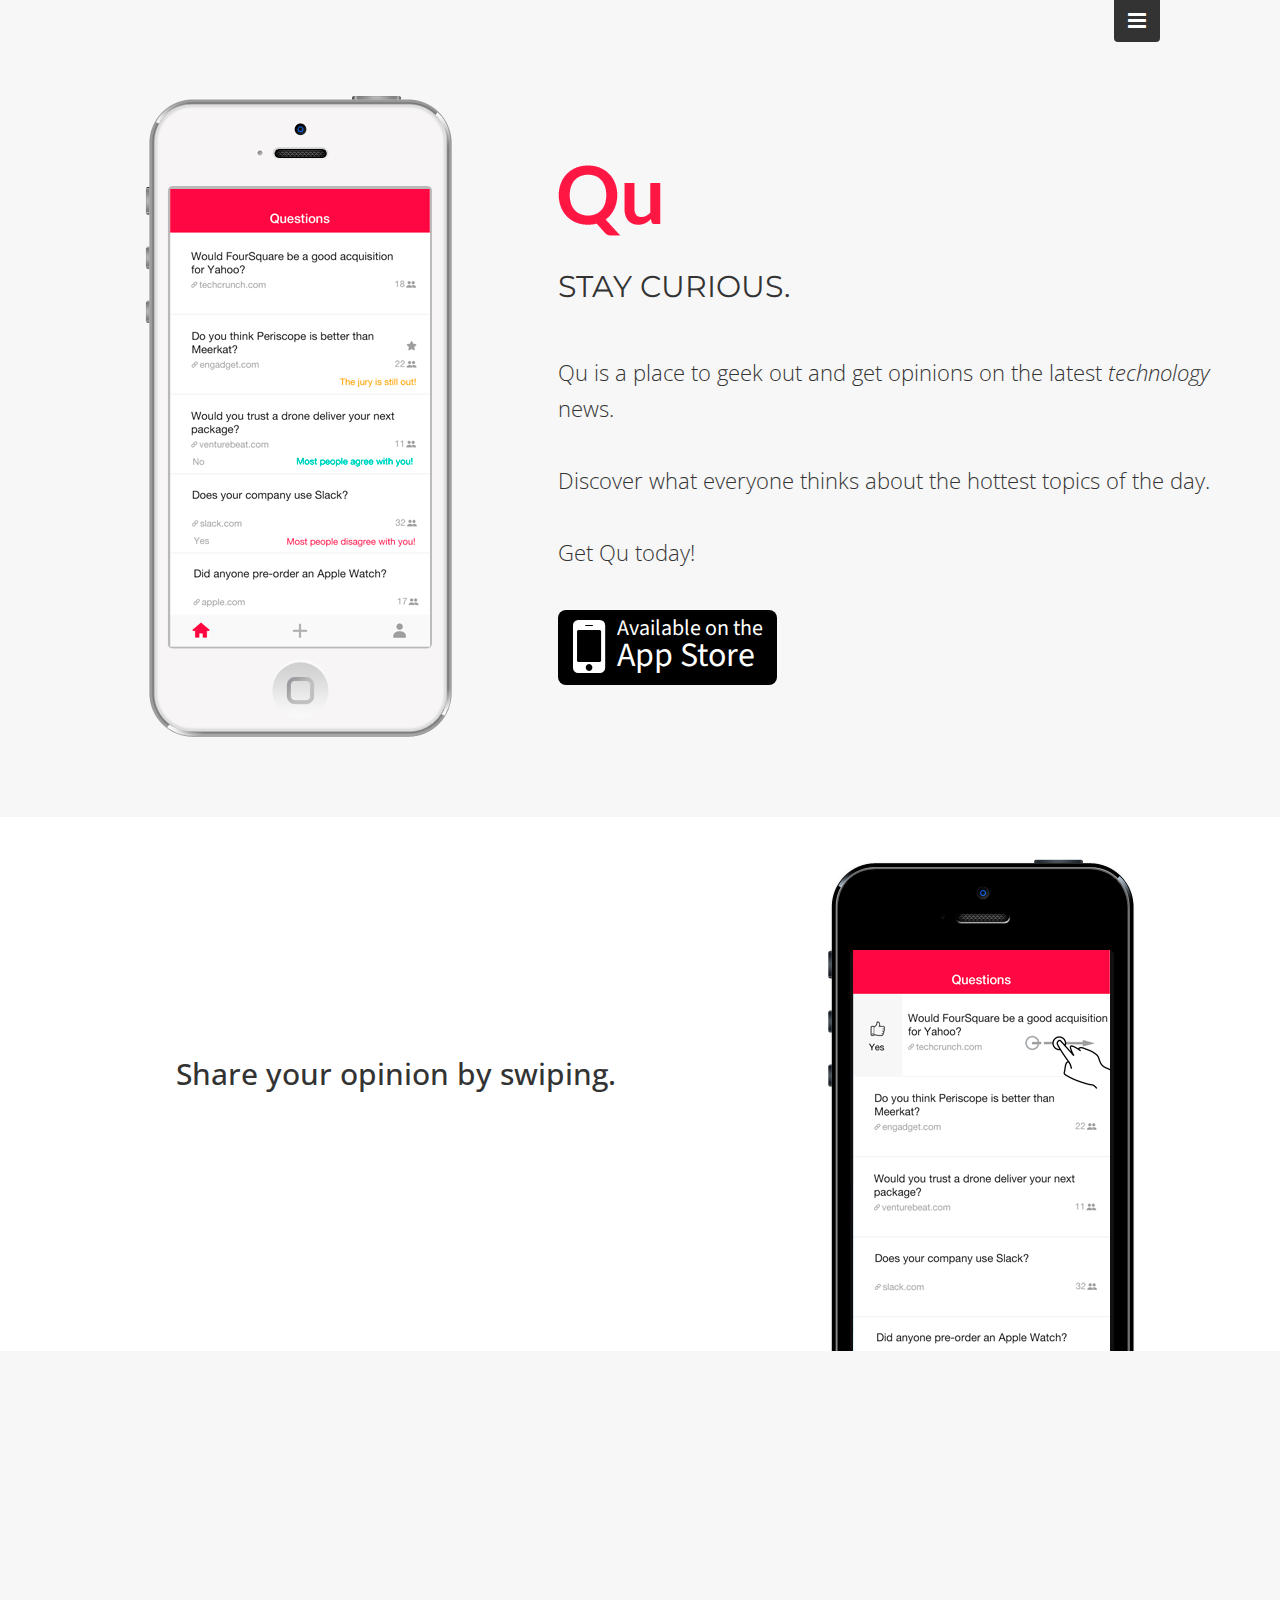
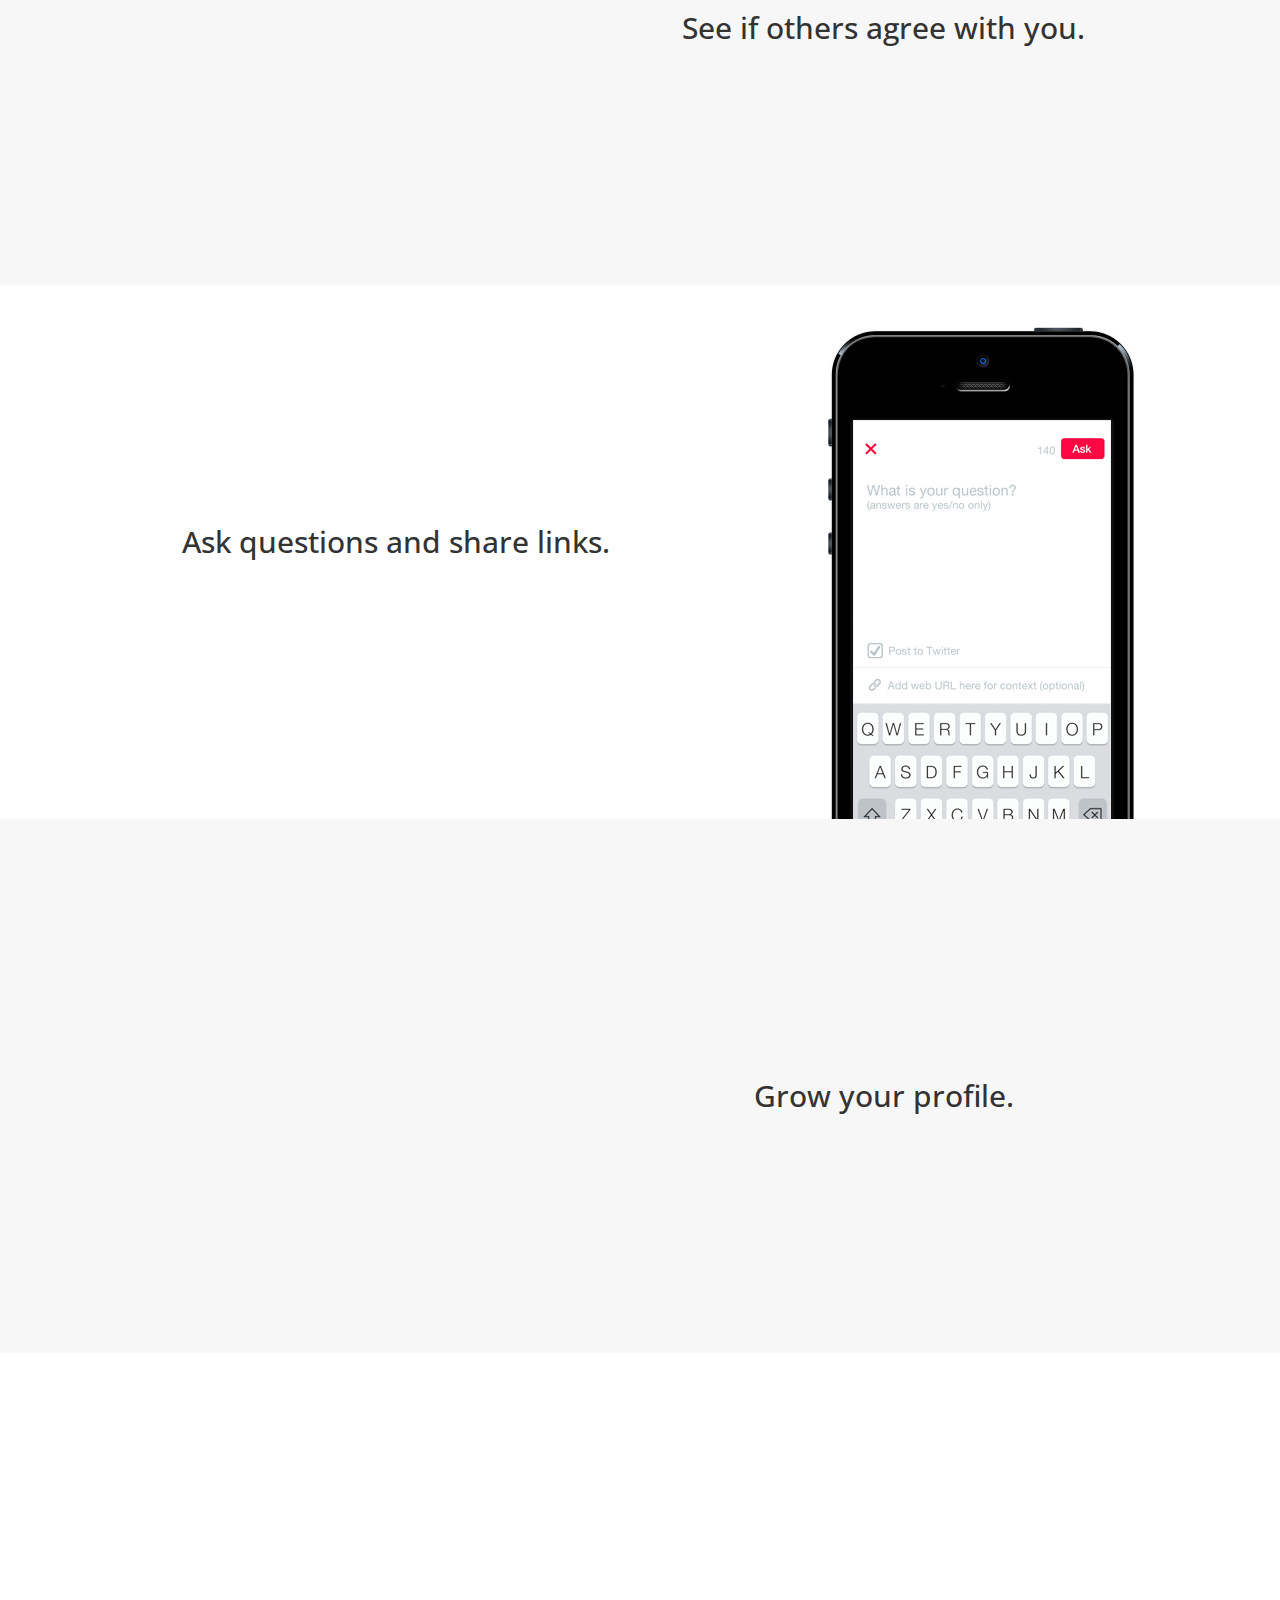
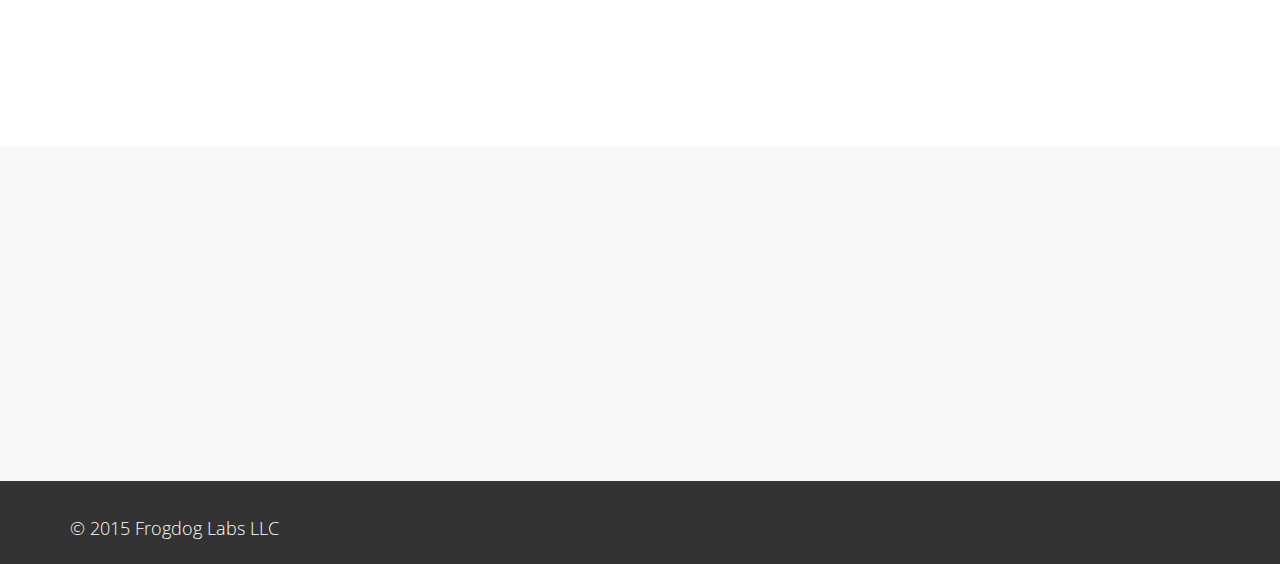
==== index.html @ 074b9ad7 "text change" ====
<!DOCTYPE html>
<html lang="en">

    <head>

        <meta charset="utf-8">
        <meta http-equiv="X-UA-Compatible" content="IE=edge">
        <meta name="viewport" content="width=device-width, initial-scale=1">
        <title>Stay Curious</title>

        <!-- CSS -->
        <link rel="stylesheet" href="http://fonts.googleapis.com/css?family=Source+Sans+Pro:300,400,700,300italic,400italic,700italic">
        <link rel="stylesheet" href="http://fonts.googleapis.com/css?family=Open+Sans:400,300,600">
        <link rel="stylesheet" href="http://fonts.googleapis.com/css?family=Montserrat:400,700">
        
        <link rel="stylesheet" href="assets/bootstrap/css/bootstrap.min.css">
        <link rel="stylesheet" href="assets/font-awesome/css/font-awesome.min.css">
        <link rel="stylesheet" href="assets/css/animate.css">
        <link rel="stylesheet" href="assets/ultimate-flat-social-icons/ultm-css/ultm.css">
		<link rel="stylesheet" href="assets/css/form-elements.css">
        <link rel="stylesheet" href="assets/css/buttons.css">
        <link rel="stylesheet" href="assets/css/style.css">
        <link rel="stylesheet" href="assets/css/media-queries.css">

        <!-- HTML5 Shim and Respond.js IE8 support of HTML5 elements and media queries -->
        <!-- WARNING: Respond.js doesn't work if you view the page via file:// -->
        <!--[if lt IE 9]>
            <script src="https://oss.maxcdn.com/libs/html5shiv/3.7.0/html5shiv.js"></script>
            <script src="https://oss.maxcdn.com/libs/respond.js/1.4.2/respond.min.js"></script>
        <![endif]-->

        <!-- Favicon and touch icons -->
        <link rel="shortcut icon" href="assets/ico/favicon.png">
        <link rel="apple-touch-icon-precomposed" sizes="144x144" href="assets/ico/apple-touch-icon-144-precomposed.png">
        <link rel="apple-touch-icon-precomposed" sizes="114x114" href="assets/ico/apple-touch-icon-114-precomposed.png">
        <link rel="apple-touch-icon-precomposed" sizes="72x72" href="assets/ico/apple-touch-icon-72-precomposed.png">
        <link rel="apple-touch-icon-precomposed" href="assets/ico/apple-touch-icon-57-precomposed.png">


    <!-- start Indicative -->

<script type="text/javascript">
        (function(apiKey) {
                var ind = document.createElement('script');
                ind.src = '//cdn.indicative.com/js/Indicative.min.js';
                ind.type = 'text/javascript';
                ind.async = 'true';
                var ind_init = false;
                ind.onload = ind.onreadystatechange = function() {
                    var rs = this.readyState;
                    if (ind_init || (rs && rs != 'complete' && rs != 'loaded')) return;
 
                    ind_init = true;
                    Indicative.initialize(apiKey);
                    Indicative.buildEvent("opensite");
                };
 
                var s = document.getElementsByTagName('script')[0];
                s.parentNode.insertBefore(ind, s);
        })("16d95733-e2d0-406c-8c50-2425a057ee23");
</script>

    <!-- end Indicative-->


    </head>

    <body>
		
		<!-- Top menu -->
		<nav>
			<a class="scroll-link" href="#top-content" onclick="Indicative.buildEvent('Top');">Top</a>
            <a class="scroll-link" href="#faq" onclick="Indicative.buildEvent('FAQs');">FAQs</a>
			<a href="press.html" target="_blank" onclick="Indicative.buildEvent('Presskit');">PressKit</a>
			<a href="terms.html" target="_blank" onclick="Indicative.buildEvent('Terms & Privacy');">Terms & Privacy</a>
			<a href="mailto:support@askqu.co" onclick="Indicative.buildEvent('Contact');">Contact</a>
			<div class="hide-menu">
                <a href=""><i class="fa fa-bars"></i></a>
            </div>
        </nav>
        <div class="show-menu">
            <a href=""><i class="fa fa-bars"></i></a>
        </div>
		
        <!-- Top content -->
        <div class="top-content">
            <div class="inner-bg">
                <div class="container">
                    <div class="row">
                    	<div class="col-sm-5 phone wow fadeInLeft">
                        	<img src="assets/img/iphone-1.png" alt="">
                        </div>
                        <div class="col-sm-7 text wow fadeInUp">
                        	<div class="logo">
                        		<a href="">Qu landing page</a>
                        	</div>
                            <h1>stay curious.</h1>
                            <div class="description">
                            	Qu is a place to geek out and get opinions on the latest <i>technology</i> news.<br><br>Discover what everyone thinks about the hottest topics of the day.
                                <br><br>
                                Get Qu today!
                            </div>
                            <div class="top-button">
                            	<a class="button-1" href="https://itunes.apple.com/app/id982801612" onclick="Indicative.buildEvent('Download');">
                            		<span class="button-1-left"><i class="fa fa-mobile"></i></span>
                            		<span class="button-1-right">
                            			<span class="button-1-right-top">Available on the</span>
                            			<span class="button-1-right-bottom">App Store</span>
                            		</span>
                            	</a>
                            </div>
                        </div>
                    </div>
                </div>
            </div>
        </div>
        
<!-- Single feature -->
        <div class="single-feature-container single-feature-no-bg">
	        <div class="container">
	            <div class="row">
	                <div class="col-sm-7 single-feature-img-description">
	                    <p>
	                    	<br><br><br><br><br><br><br><br><br><br><br>
	                    	<h3>Share your opinion by swiping.</h3>
	                    </p>
	                </div>
	                <div class="col-sm-5 single-feature-img">
	                    <br><br>
                        <img src="assets/img/iphone-2.png" alt="">
	                </div>
	            </div>
	        </div>
        </div>

<!-- Single feature -->
        <div class="single-feature-container section-container section-container-full-bg">
	        <div class="container">
	            <div class="row">
                    <div class="col-sm-5 phone wow">
                        <br><br>
                        <img src="assets/img/iphone-3.png" alt="">
                    </div>
                    <div class="col-sm-7 single-feature-img">
                        <p>    
                            <br><br><br><br><br><br><br><br><br><br><br><br>
                            <h3>See if others agree with you.</h3> 
                            <br><br>
                        </p>
	                </div>
	            </div>
	        </div>
        </div>

<!-- Single feature -->
        <div class="single-feature-container single-feature-no-bg">
	        <div class="container">
	            <div class="row">	               
	                <div class="col-sm-7 single-feature-img-description">
	                    <p>
						<br><br><br><br><br><br><br><br><br><br><br>
	                    	<h3>Ask questions and share links.</h3>
	                    </p>
	                </div>
	                <div class="col-sm-5 single-feature-img">
	                    <br><br>
                        <img src="assets/img/iphone-4.png" alt="">
	                </div>
	            </div>
	        </div>
        </div>
    
 <!-- Single feature -->
        <div class="single-feature-container section-container section-container-full-bg">
	        <div class="container">
	            <div class="row">
                    <div class="col-sm-5 phone wow">
                        <br><br>
                        <img src="assets/img/iphone-5.png" alt="">
                    </div>
                    <div class="col-sm-7 single-feature-img">
                        <p>
                        <br><br><br><br><br><br><br><br><br><br><br><br>
                            <h3>Grow your profile.</h3> 
                        <br><br>
                        </p>
	                </div>
	            </div>
	        </div>
        </div>    
       
<!-- FAQ -->
        <div class="faq-container section-container">
            <div class="container">
                <div class="row">
                    <div class="col-sm-12 faq section-description wow fadeIn">
                        <h2>Frequent questions</h2>
                    </div>
                </div>
                <div class="row">
                    <div class="col-sm-6 faq-box wow fadeInLeft">
                        <div class="single-faq">
                            <h3>How do I vote on questions?</h3>
                            <span onclick="Indicative.buildEvent('FAQs', {'Question':'PeekPicks'});"><i class="fa fa-plus"></i></span>
                            <div class="single-faq-text">
                                <p>
                                    To vote 'yes', swipe the question to the right.<br> To vote 'no', swipe the question to the left. 
                                </p>
                            </div>
                        </div>
                        <div class="single-faq">
                            <h3>I have a suggestion for Qu!</h3>
                            <span onclick="Indicative.buildEvent('FAQs', {'Question':'SharePeeks'});"><i class="fa fa-plus"></i></span>
                            <div class="single-faq-text">
                                <p>
                                    Great! We're building this app for you, so feel free to let us know how we can make it better <a href="mailto:feedback@askqu.co">feedback@askqu.co</a>
                                </p>
                            </div>
                        </div>
                    </div>
                    <div class="col-sm-6 faq-box wow fadeInUp">
                        <div class="single-faq">
                            <h3>When is Qu coming to Android?</h3>
                            <span onclick="Indicative.buildEvent('FAQs', {'Question':'DeleteAccount'});"><i class="fa fa-plus"></i></span>
                            <div class="single-faq-text">
                                <p>
                                    We don't have a specific release date for Android yet, but will let you know as soon as we do. Follow <a href="https://twitter.com/justaskqu" target="_blank" >@justaskqu</a> for updates.
                                </p>
                            </div>
                        </div>
                    </div>
                </div>
            </div>
        </div>

       <!-- Call to action -->
        <div class="call-to-action-container section-container section-container-full-bg">
            <div class="container">
                <div class="row">
                    <div class="col-sm-12 call-to-action section-description wow fadeIn">
                        <h2> Stay curious.</h2>
                    </div>
                </div>
                <div class="row">
                    <div class="col-sm-12 call-to-action-button wow fadeInUp">
                        <a class="button-1" href="https://itunes.apple.com/app/id982801612" onclick="Indicative.buildEvent('Download');">
                            <span class="button-1-left"><i class="fa fa-mobile"></i></span>
                            <span class="button-1-right">
                                <span class="button-1-right-top">Available on the</span>
                                <span class="button-1-right-bottom">App Store</span>
                            </span>
                        </a>
                    </div>
                </div>
            </div>
        </div>

        <!-- Footer -->
        <footer>
	        <div class="container">
	            <div class="row">
                    <div class="col-sm-7 footer-copyright">
                    	&copy; 2015 Frogdog Labs LLC
                    </div>
	            </div>
	        </div>
        </footer>
        

        <!-- Javascript -->
        <script src="assets/js/jquery-1.10.2.min.js"></script>
        <script src="assets/js/jquery.backstretch.min.js"></script>
        <script src="assets/js/wow.min.js"></script>
        <script src="assets/js/retina-1.1.0.min.js"></script>
        <script src="assets/js/scripts.js"></script>
        
        <!--[if lt IE 10]>
            <script src="assets/js/placeholder.js"></script>
        <![endif]-->

    </body>

</html>
---- assets/ultimate-flat-social-icons/ultm-css/ultm.css ----
.ultm {
	display: inline-block;
	margin: 5px;
	background-repeat: no-repeat;
	background-position: center center;
}

.ultm-32 {
	width: 32px;
	height: 32px;
}

/* Square */
.ultm-32.ultm-square {
	-moz-border-radius: 4px;
	-webkit-border-radius: 4px;
	border-radius: 4px;
}

/* Circle */
.ultm-32.ultm-circle {
	-moz-border-radius: 26px;
	-webkit-border-radius: 26px;
	border-radius: 26px;
}


/* Gray to colored on hover */
.ultm-gray-to-color {
	background-color: #888;
	-o-transition: all .2s;
	-moz-transition: all .2s;
	-webkit-transition: all .2s;
	-ms-transition: all .2s;
	transition: all .2s;
}

/* Colored to gray on hover */
.ultm-color-to-gray {
	-o-transition: all .2s;
	-moz-transition: all .2s;
	-webkit-transition: all .2s;
	-ms-transition: all .2s;
	transition: all .2s;
}

.ultm-color-to-gray:hover {
	background-color: #888;
}


.ultm-twitter, 
.ultm-twitter.ultm-gray-to-color:hover { background-color: #54c1de; }

.ultm-rss, 
.ultm-rss.ultm-gray-to-color:hover { background-color: #fcba55; }

.ultm-facebook, 
.ultm-facebook.ultm-gray-to-color:hover { background-color: #6686b7; }

.ultm-dribbble, 
.ultm-dribbble.ultm-gray-to-color:hover { background-color: #f5a1bb; }

.ultm-vimeo, 
.ultm-vimeo.ultm-gray-to-color:hover { background-color: #4bbae0; }

.ultm-pinterest, 
.ultm-pinterest.ultm-gray-to-color:hover { background-color: #ff5e63; }

.ultm-instagram-1, 
.ultm-instagram-1.ultm-gray-to-color:hover { background-color: #527fa4; }

.ultm-linkedin, 
.ultm-linkedin.ultm-gray-to-color:hover { background-color: #50a6c1; }

.ultm-youtube-1, 
.ultm-youtube-1.ultm-gray-to-color:hover { background-color: #ee4442; }

.ultm-skype, 
.ultm-skype.ultm-gray-to-color:hover { background-color: #3cb0ee; }

.ultm-flickr-2, 
.ultm-flickr-2.ultm-gray-to-color:hover { background-color: #4c98ff; }

.ultm-myspace-2, 
.ultm-myspace-2.ultm-gray-to-color:hover { background-color: #30a8ed; }

.ultm-google-plus-1, 
.ultm-google-plus-1.ultm-gray-to-color:hover { background-color: #e55e4c; }

.ultm-digg-1, 
.ultm-digg-1.ultm-gray-to-color:hover { background-color: #16acdb; }

.ultm-deviantart, 
.ultm-deviantart.ultm-gray-to-color:hover { background-color: #6caf7e; }

.ultm-wordpress, 
.ultm-wordpress.ultm-gray-to-color:hover { background-color: #47a5cf; }

.ultm-github-1, 
.ultm-github-1.ultm-gray-to-color:hover { background-color: #b3b3b3; }

.ultm-stumbleupon, 
.ultm-stumbleupon.ultm-gray-to-color:hover { background-color: #ff7144; }

.ultm-behance, 
.ultm-behance.ultm-gray-to-color:hover { background-color: #2faee1; }

.ultm-tumblr, 
.ultm-tumblr.ultm-gray-to-color:hover { background-color: #476b89; }

.ultm-feedburner-1, 
.ultm-feedburner-1.ultm-gray-to-color:hover { background-color: #f5535a; }

.ultm-android, 
.ultm-android.ultm-gray-to-color:hover { background-color: #a3ca30; }

.ultm-apple, 
.ultm-apple.ultm-gray-to-color:hover { background-color: #b3b3b3; }

.ultm-email-1, 
.ultm-email-1.ultm-gray-to-color:hover { background-color: #35c7ed; }

.ultm-blogger, 
.ultm-blogger.ultm-gray-to-color:hover { background-color: #f39d38; }


/* Devices with normal screens */
.ultm-32.ultm-twitter { background-image: url(../ultm-bg-images/20x20/twitter.png); }
.ultm-32.ultm-rss { background-image: url(../ultm-bg-images/20x20/rss.png); }
.ultm-32.ultm-facebook { background-image: url(../ultm-bg-images/20x20/facebook.png); }
.ultm-32.ultm-dribbble { background-image: url(../ultm-bg-images/20x20/dribbble.png); }
.ultm-32.ultm-vimeo { background-image: url(../ultm-bg-images/20x20/vimeo.png); }
.ultm-32.ultm-pinterest { background-image: url(../ultm-bg-images/20x20/pinterest.png); }
.ultm-32.ultm-instagram-1 { background-image: url(../ultm-bg-images/20x20/instagram-1.png); }
.ultm-32.ultm-linkedin { background-image: url(../ultm-bg-images/20x20/linkedin.png); }
.ultm-32.ultm-youtube-1 { background-image: url(../ultm-bg-images/20x20/youtube-1.png); }
.ultm-32.ultm-skype { background-image: url(../ultm-bg-images/20x20/skype.png); }
.ultm-32.ultm-flickr-2 { background-image: url(../ultm-bg-images/20x20/flickr-2.png); }
.ultm-32.ultm-myspace-2 { background-image: url(../ultm-bg-images/20x20/myspace-2.png); }
.ultm-32.ultm-google-plus-1 { background-image: url(../ultm-bg-images/20x20/google-plus-1.png); }
.ultm-32.ultm-digg-1 { background-image: url(../ultm-bg-images/20x20/digg-1.png); }
.ultm-32.ultm-deviantart { background-image: url(../ultm-bg-images/20x20/deviantart.png); }
.ultm-32.ultm-wordpress { background-image: url(../ultm-bg-images/20x20/wordpress.png); }
.ultm-32.ultm-github-1 { background-image: url(../ultm-bg-images/20x20/github-1.png); }
.ultm-32.ultm-stumbleupon { background-image: url(../ultm-bg-images/20x20/stumbleupon.png); }
.ultm-32.ultm-behance { background-image: url(../ultm-bg-images/20x20/behance.png); }
.ultm-32.ultm-tumblr { background-image: url(../ultm-bg-images/20x20/tumblr.png); }
.ultm-32.ultm-feedburner-1 { background-image: url(../ultm-bg-images/20x20/feedburner-1.png); }
.ultm-32.ultm-android { background-image: url(../ultm-bg-images/20x20/android.png); }
.ultm-32.ultm-apple { background-image: url(../ultm-bg-images/20x20/apple.png); }
.ultm-32.ultm-email-1 { background-image: url(../ultm-bg-images/20x20/email-1.png); }
.ultm-32.ultm-blogger { background-image: url(../ultm-bg-images/20x20/blogger.png); }


/* Devices with high-resolution screens */
@media only screen and (-webkit-min-device-pixel-ratio: 1.5),
only screen and (-moz-min-device-pixel-ratio: 1.5),
only screen and (-o-min-device-pixel-ratio: 3/2),
only screen and (min-device-pixel-ratio: 1.5) {

	.ultm-32 { background-size: 20px 20px; }
	
	.ultm-32.ultm-twitter { background-image: url(../ultm-bg-images/40x40/twitter.png); }
	.ultm-32.ultm-rss { background-image: url(../ultm-bg-images/40x40/rss.png); }
	.ultm-32.ultm-facebook { background-image: url(../ultm-bg-images/40x40/facebook.png); }
	.ultm-32.ultm-dribbble { background-image: url(../ultm-bg-images/40x40/dribbble.png); }
	.ultm-32.ultm-vimeo { background-image: url(../ultm-bg-images/40x40/vimeo.png); }
	.ultm-32.ultm-pinterest { background-image: url(../ultm-bg-images/40x40/pinterest.png); }
	.ultm-32.ultm-instagram-1 { background-image: url(../ultm-bg-images/40x40/instagram-1.png); }
	.ultm-32.ultm-linkedin { background-image: url(../ultm-bg-images/40x40/linkedin.png); }
	.ultm-32.ultm-youtube-1 { background-image: url(../ultm-bg-images/40x40/youtube-1.png); }
	.ultm-32.ultm-skype { background-image: url(../ultm-bg-images/40x40/skype.png); }
	.ultm-32.ultm-flickr-2 { background-image: url(../ultm-bg-images/40x40/flickr-2.png); }
	.ultm-32.ultm-myspace-2 { background-image: url(../ultm-bg-images/40x40/myspace-2.png); }
	.ultm-32.ultm-google-plus-1 { background-image: url(../ultm-bg-images/40x40/google-plus-1.png); }
	.ultm-32.ultm-digg-1 { background-image: url(../ultm-bg-images/40x40/digg-1.png); }
	.ultm-32.ultm-deviantart { background-image: url(../ultm-bg-images/40x40/deviantart.png); }
	.ultm-32.ultm-wordpress { background-image: url(../ultm-bg-images/40x40/wordpress.png); }
	.ultm-32.ultm-github-1 { background-image: url(../ultm-bg-images/40x40/github-1.png); }
	.ultm-32.ultm-stumbleupon { background-image: url(../ultm-bg-images/40x40/stumbleupon.png); }
	.ultm-32.ultm-behance { background-image: url(../ultm-bg-images/40x40/behance.png); }
	.ultm-32.ultm-tumblr { background-image: url(../ultm-bg-images/40x40/tumblr.png); }
	.ultm-32.ultm-feedburner-1 { background-image: url(../ultm-bg-images/40x40/feedburner-1.png); }
	.ultm-32.ultm-android { background-image: url(../ultm-bg-images/40x40/android.png); }
	.ultm-32.ultm-apple { background-image: url(../ultm-bg-images/40x40/apple.png); }
	.ultm-32.ultm-email-1 { background-image: url(../ultm-bg-images/40x40/email-1.png); }
	.ultm-32.ultm-blogger { background-image: url(../ultm-bg-images/40x40/blogger.png); }
	
}
---- assets/css/form-elements.css ----
input[type="text"], 
textarea {
    margin: 0;
    padding: 0 10px;
    vertical-align: middle;
    background: #fff;
    border: 1px solid #eee;
    font-family: 'Open Sans', sans-serif;
    font-size: 22px;
    font-weight: 300;
    line-height: 50px;
    color: #888;
    -moz-border-radius: 6px;
    -webkit-border-radius: 6px;
    border-radius: 6px;
    -moz-box-shadow: none;
    -webkit-box-shadow: none;
    box-shadow: none;
    -o-transition: all .3s;
    -moz-transition: all .3s;
    -webkit-transition: all .3s;
    -ms-transition: all .3s;
    transition: all .3s;
}

input[type="text"]:focus, 
textarea:focus {
	outline: 0;
    border: 1px solid #42bfc2;
    -moz-box-shadow: none;
    -webkit-box-shadow: none;
    box-shadow: none;
}

.contact-form form input, 
.contact-form form textarea { border: 2px solid #fff; }

.contact-form form input:focus, 
.contact-form form textarea:focus { border: 2px solid #42bfc2; }

input[type="text"]:-moz-placeholder, textarea:-moz-placeholder { color: #888; }
input[type="text"]:-ms-input-placeholder, textarea:-ms-input-placeholder { color: #888; }
input[type="text"]::-webkit-input-placeholder, textarea::-webkit-input-placeholder { color: #888; }


.subscribe button, 
.contact-form button {
	height: 52px;
    margin: 0;
    padding: 0 20px;
    vertical-align: middle;
    background: #42bfc2;
    border: 0;
    font-family: 'Open Sans', sans-serif;
    font-size: 22px;
    font-weight: 300;
    line-height: 52px;
    color: #fff;
    -moz-border-radius: 6px;
    -webkit-border-radius: 6px;
    border-radius: 6px;
    text-shadow: none;
    -moz-box-shadow: none;
    -webkit-box-shadow: none;
    box-shadow: none;
    -o-transition: all .3s;
    -moz-transition: all .3s;
    -webkit-transition: all .3s;
    -ms-transition: all .3s;
    transition: all .3s;
}

.subscribe button:hover, 
.contact-form button:hover {
    background: #eee;
    color: #888;
    -o-transition: all .3s;
    -moz-transition: all .3s;
    -webkit-transition: all .3s;
    -ms-transition: all .3s;
    transition: all .3s;
}
.contact-form button:hover { background: #888; color: #fff; }

.subscribe button:active, 
.contact-form button:active {
	outline: 0;
    background: #eee;
    color: #888;
    -moz-box-shadow: none;
    -webkit-box-shadow: none;
    box-shadow: none;
}
.contact-form button:active { background: #888; color: #fff; }

.subscribe button:focus, 
.contact-form button:focus {
	outline: 0;
	background: #42bfc2;
	color: #fff;
}

.btn:focus, .btn:active:focus, .btn.active:focus {
	outline: 0;
	background: #42bfc2;
	color: #fff;
}
---- assets/css/buttons.css ----
.button-1 {
	display: inline-block;
	height: 75px;
	margin: 0;
    padding: 0 0 0 15px;
    background: #000;
    font-family: 'Source Sans Pro', sans-serif;
    font-size: 22px;
    line-height: 22px;
    color: #fff;
    text-align: left;
    -moz-border-radius: 8px;
    -webkit-border-radius: 8px;
    border-radius: 8px;
}

.button-1:hover {
	background: #000;
	opacity: 0.5;
	color: #fff;
}

.button-1 .button-1-left {
	float: left;
}

.button-1 .button-1-left i {
	font-size: 75px;
	vertical-align: middle;
}

.button-1 .button-1-right {
	float: left;
	width: 160px;
	margin: 7px 0 0 12px;
}

.button-1 .button-1-right .button-1-right-top, 
.button-1 .button-1-right .button-1-right-bottom {
	float: left;
	width: 100%;
	font-weight: 400;
}

.button-1 .button-1-right .button-1-right-bottom {
	font-size: 34px;
	line-height: 34px;
}


.button-2 {
	display: inline-block;
	height: 75px;
	margin: 0;
    padding: 0 0 0 13px;
    background: #fff;
    font-family: 'Source Sans Pro', sans-serif;
    font-size: 22px;
    line-height: 22px;
    color: #555;
    text-align: left;
    -moz-border-radius: 8px;
    -webkit-border-radius: 8px;
    border-radius: 8px;
}

.button-2:hover {
	background: #fff;
	opacity: 0.6;
	color: #555;
}

.button-2 .button-2-left {
	float: left;
}

.button-2 .button-2-left i {
	font-size: 61px;
	line-height: 71px;
	color: #a3ca33;
	vertical-align: middle;
}

.button-2 .button-2-right {
	float: left;
	width: 140px;
	margin: 7px 0 0 10px;
}

.button-2 .button-2-right .button-2-right-top, 
.button-2 .button-2-right .button-2-right-bottom {
	float: left;
	width: 100%;
	font-weight: 400;
}

.button-2 .button-2-right .button-2-right-bottom {
	font-size: 34px;
	line-height: 34px;
}
---- assets/css/style.css ----
body {
    background: #fff;
    font-family: 'Open Sans', sans-serif;
    font-weight: 300;
    text-align: center;
}

strong { font-weight: 700; }

a, a:hover, a:focus {
	color: #FF1744;
	text-decoration: none;
    -o-transition: all .3s;
    -moz-transition: all .3s;
    -webkit-transition: all .3s;
    -ms-transition: all .3s;
    transition: all .3s;
}

h1, h2 {
	margin-top: 10px;
	font-family: 'Montserrat', sans-serif;
	font-size: 30px;
    font-weight: 400;
    line-height: 54px;
    text-transform: uppercase;
}

img { max-width: 100%; }

::-moz-selection { background: #FF1744; color: #fff; text-shadow: none; }
::selection { background: #FF1744; color: #fff; text-shadow: none; }


/***** General style, all sections *****/

.section-container {
    margin: 0 auto;
    padding-bottom: 60px;
    background: #ffffff;
    color: #333;
}

.section-container-full-bg {
	color: #333;
}

.section-description {
	margin-top: 60px;
    padding-bottom: 10px;
}

.section-description h2 {
	color: #333;
}
.section-container-full-bg .section-description h2 { color: #333; }

.section-description p {
    margin-top: 30px;
	padding: 0 120px;
    font-size: 22px;
    line-height: 36px;
}

.divider-1 {
	height: 1px;
	background: #f8f8f8;
	font-family: Georgia, serif;
	font-size: 90px;
	color: #ddd;
	line-height: 1px;
}


/***** Top menu *****/

nav {
	display: none;
	position: fixed;
	top: 0;
	left: 0;
	width: 100%;
	z-index: 998;
	background: #333;
	font-size: 18px;
	color: #fff;
    line-height: 32px;
    text-align: center;
}

nav a {
	display: inline-block;
	margin: 0 15px;
	padding: 10px 0;
	color: #fff;
}
nav a:hover { color: #FF1744; }
nav a:focus { color: #FF1744; }

.show-menu, .hide-menu {
	position: absolute;
	top: -6px;
	right: 100px;
	padding: 0 20px;
	z-index: 999;
	text-align: center;
}
.hide-menu { top: -1px; }

.show-menu a, .hide-menu a {
	display: inline-block;
	width: 46px;
	height: 48px;
	padding-top: 11px;
	background: #333;
	font-size: 21px;
	color: #fff;
	-moz-border-radius: 4px;
	-webkit-border-radius: 4px;
	border-radius: 4px;
}
.show-menu a:hover, .hide-menu a:hover { color: #fff; }


/***** Top content *****/

.top-content {
    margin: 0 auto;
    text-align: left;
    color: #333;
}

.inner-bg {
    padding: 95px 0 80px 0;
}

.top-content .phone {
	text-align: center;
}

.top-content .text {
	padding-top: 60px;
}

.top-content .logo {
	padding-bottom: 5px;
}

.top-content .logo a {
	display: inline-block;
	width: 207px;
	height: 90px;
	margin: 0;
	padding: 0;
	background: url(../img/logo.png) left center no-repeat;
	text-indent: -9999px;
}

.top-content .description {
	margin: 40px 0 10px 0;
    font-size: 22px;
    line-height: 36px;
}

.top-content .top-button {
	margin-top: 40px;
}

.top-content .top-button .button-1 {
	margin-right: 20px;
}


/***** Features *****/

.features-box {
	margin-top: 30px;
}

.features-box h3 {
	padding: 10px 0;
	font-size: 30px;
    font-weight: 300;
    color: #333;
    line-height: 34px;
}

.features-box p {
	font-size: 18px;
    line-height: 32px;
}

.features-box .features-box-icon {
    width: 142px;
    height: 142px;
    margin: 0 auto;
    padding-top: 28px;
    background: #00BAB9;
    border: 1px solid #00BAB9;
    font-size: 56px;
    color: #fff;
    -moz-border-radius: 85px;
    -webkit-border-radius: 85px;
    border-radius: 85px;
    -o-transition: all .3s;
    -moz-transition: all .3s;
    -webkit-transition: all .3s;
    -ms-transition: all .3s;
    transition: all .3s;
}

.features-box .features-box-icon:hover { background: #fff; border: 1px solid #00BAB9; }
.features-box .features-box-icon:hover i { color: #00BAB9; }


/***** Single feature *****/

.single-feature-img-description {

}

.single-feature-container {
	padding-bottom: 0;
}

.single-feature-box {
	position: relative;
	margin-top: 30px;
	overflow: hidden;
}

.single-feature-box img { margin-bottom: -70px; }

.single-feature-box .video {
	position: absolute;
	top: 85px;
	left: 0;
	width: 100%;
	height: 469px;
	z-index: 997;
}

.single-feature-box .video iframe { width: 276px; height: 100%; }


/***** Faq *****/

.faq-box {
	padding-top: 30px;
	text-align: left;
}

.single-faq {
	position: relative;
	min-height: 60px;
	margin-bottom: 20px;
	padding: 15px 25px;
	background: #ffffff;
	border-left: 1px solid #FF1744;
	-moz-border-radius: 6px;
    -webkit-border-radius: 6px;
    border-radius: 6px;
}

.single-faq h3 {
	margin: 0;
	padding-right: 35px;
	font-size: 22px;
    font-weight: 300;
    line-height: 30px;
}

.single-faq span {
	position: absolute;
	top: 0;
	right: 0;
	width: 60px;
	height: 60px;
	padding: 23px;
	font-size: 14px;
	line-height: 14px;
	cursor: pointer;
	z-index: 100;
}
.single-faq span i { vertical-align: middle; }

.single-faq .single-faq-text {
	display: none;
	margin-top: 10px;
}

.single-faq p {
	font-size: 18px;
    line-height: 32px;
}
.single-faq p:last-child { margin: 0; }


/***** Call to action *****/

.call-to-action-button {
	padding-top: 30px;
	padding-bottom: 20px;
}

.call-to-action-button .button-1 {
	margin-right: 20px;
}


/***** Testimonials *****/

.testimonials p {
	padding: 0;
}

.testimonial-single {
	display: inline-block;
}

.testimonial-single p {
	display: none;
}

.testimonial-single-image {
	display: inline-block;
	width: 58px;
	margin: 0 5px 10px 5px;
}

.testimonial-single-image img {
	width: 100%;
	opacity: 0.5;
	cursor: pointer;
	-moz-border-radius: 6px;
    -webkit-border-radius: 6px;
    border-radius: 6px;
    -o-transition: all .3s;
    -moz-transition: all .3s;
    -webkit-transition: all .3s;
    -ms-transition: all .3s;
    transition: all .3s;
}

.testimonial-active {
	padding-bottom: 20px;
}

.testimonial-quote {
	font-family: Georgia, serif;
	font-size: 90px;
	line-height: 70px;
	color: #ddd;
}


/***** About us *****/

.about-us-box {
	padding-top: 30px;
	padding-bottom: 15px;
}

.about-us-box h3 {
	font-size: 30px;
    font-weight: 300;
    color: #333;
    line-height: 34px;
}

.about-us-box p {
	font-size: 18px;
    line-height: 32px;
}

.about-us-box .about-us-photo {
    width: 180px;
    height: 180px;
    margin: 0 auto;
}

.about-us-box .about-us-photo img {
	width: 100%;
	padding: 8px;
	border: 1px solid #eee;
	-moz-border-radius: 91px;
	-webkit-border-radius: 91px;
	border-radius: 91px;
}

.about-us-box .about-us-social {
    margin-top: 5px;
}


/***** Subscription form *****/

.subscribe form {
    margin-top: 40px;
    margin-bottom: 20px;
}

.subscribe form input {
    width: 362px;
    height: 52px;
}

.success-message, .error-message {
    font-size: 22px;
    line-height: 36px;
}

.success-message {
	margin: 20px 0 10px 0;
}

.error-message {
	margin: 10px 0;
	color: #42bfc2;
}


/***** Contact us *****/

.contact-form, 
.contact-address {
	padding-bottom: 20px;
	text-align: left;
}

.contact-form h3, 
.contact-address h3 {
	padding: 0 0 10px 0;
	font-size: 30px;
    font-weight: 300;
    line-height: 34px;
}

.contact-form p {
	margin: 15px 0 0 0;
	font-size: 18px;
	line-height: 32px;
}

.contact-form form {
	margin: 15px 0 0 0;
}

.contact-form form input, 
.contact-form form textarea {
    width: 95%;
    height: 52px;
    margin-bottom: 20px;
}

.contact-form form textarea {
	height: 162px;
}

.contact-form form .contact-error {
	border-color: #42bfc2;
}

.contact-address .map {
	height: 210px;
	margin: 15px 0 40px 0;
}

.contact-address p {
	margin-bottom: 5px;
	font-size: 18px;
    line-height: 32px;
}

.contact-address p i {
	width: 40px;
	font-size: 24px;
	vertical-align: middle;
}

.contact-address a, .contact-address a:focus { color: #fff; }
.contact-address a:hover { color: #fff; border-bottom: 1px dotted #fff; }


/***** Footer *****/

footer {
	padding: 25px 0 20px 0;
	background: #333;
	text-align: right;
}

.footer-copyright {
	margin: 6px 0 0 0;
	font-size: 18px;
    line-height: 32px;
    color: #fff;
    text-align: left;
}

.footer-copyright a, .footer-copyright a:focus { color: #fff; }
.footer-copyright a:hover { color: #fff; border-bottom: 1px dotted #fff; }
---- assets/css/media-queries.css ----
@media (min-width: 992px) and (max-width: 1199px) {
	
	.show-menu, .hide-menu { right: 30px; }

}

@media (min-width: 768px) and (max-width: 991px) {

	.section-description p { padding: 0; }
	
	.top-content .text { padding-top: 10px; }
	.top-content .text h1 br { display: none; }
	.top-content .logo { padding-bottom: 30px; }
	.top-content .description { margin-top: 30px; }
	.top-content .top-button .button-1 { margin-right: 10px; font-size: 18px; }
	.top-content .top-button .button-1 .button-1-right { width: 140px; margin-top: 9px; }
	.top-content .top-button .button-1 .button-1-right .button-1-right-bottom { font-size: 30px; line-height: 30px; }
	.top-content .top-button .button-2 { font-size: 18px; }
	.top-content .top-button .button-2 .button-2-right { width: 116px; margin-top: 10px; }
	.top-content .top-button .button-2 .button-2-right .button-2-right-bottom { font-size: 30px; line-height: 30px; }

}

@media (max-width: 991px) {

	.show-menu { right: 30px; }
	.hide-menu { position: static; top: auto; right: auto; z-index: auto; }
	.hide-menu a { height: 42px; padding-top: 0; }

}

@media (max-width: 767px) {
	
	.section-description p { padding: 0; }
    
    .top-content .text { text-align: center; }
    .top-content .text h1 br { display: none; }
    
    .faq-box:last-child { padding-top: 0; }
	
	.contact-form, .contact-address { text-align: center; }
	
	footer, .footer-copyright { text-align: center; }
	.footer-copyright { padding-bottom: 15px; }

}

@media (max-width: 550px) {

    .subscribe form input { width: 95%; }
    .subscribe form button { width: 95%; margin-top: 10px; }

}

@media (max-width: 499px) {
	
	.top-content .top-button .button-1, .call-to-action-button .button-1 { margin: 0 10px 10px 10px; }
	
}

@media (max-width: 400px) {
	
	h1, h2 { font-size: 32px; }

	.show-menu { right: 10px; }

}

@media (max-width: 375px) {
    
    .single-feature-box .video { display: none; }
	
}

@media (max-width: 290px) {
	
	.top-content .top-button .button-1, .call-to-action-button .button-1 { margin: 0 0 10px 0; }
	
}


/* Retina-ize images/icons */

@media only screen and (-webkit-min-device-pixel-ratio: 1.5), only screen and (min-resolution: 2dppx) {
	
	/* logo */
    .top-content .logo a {
    	background-image: url(../img/logo@2x.png) !important; background-repeat: no-repeat !important; background-size: 207px 90px !important;
    }
	
}
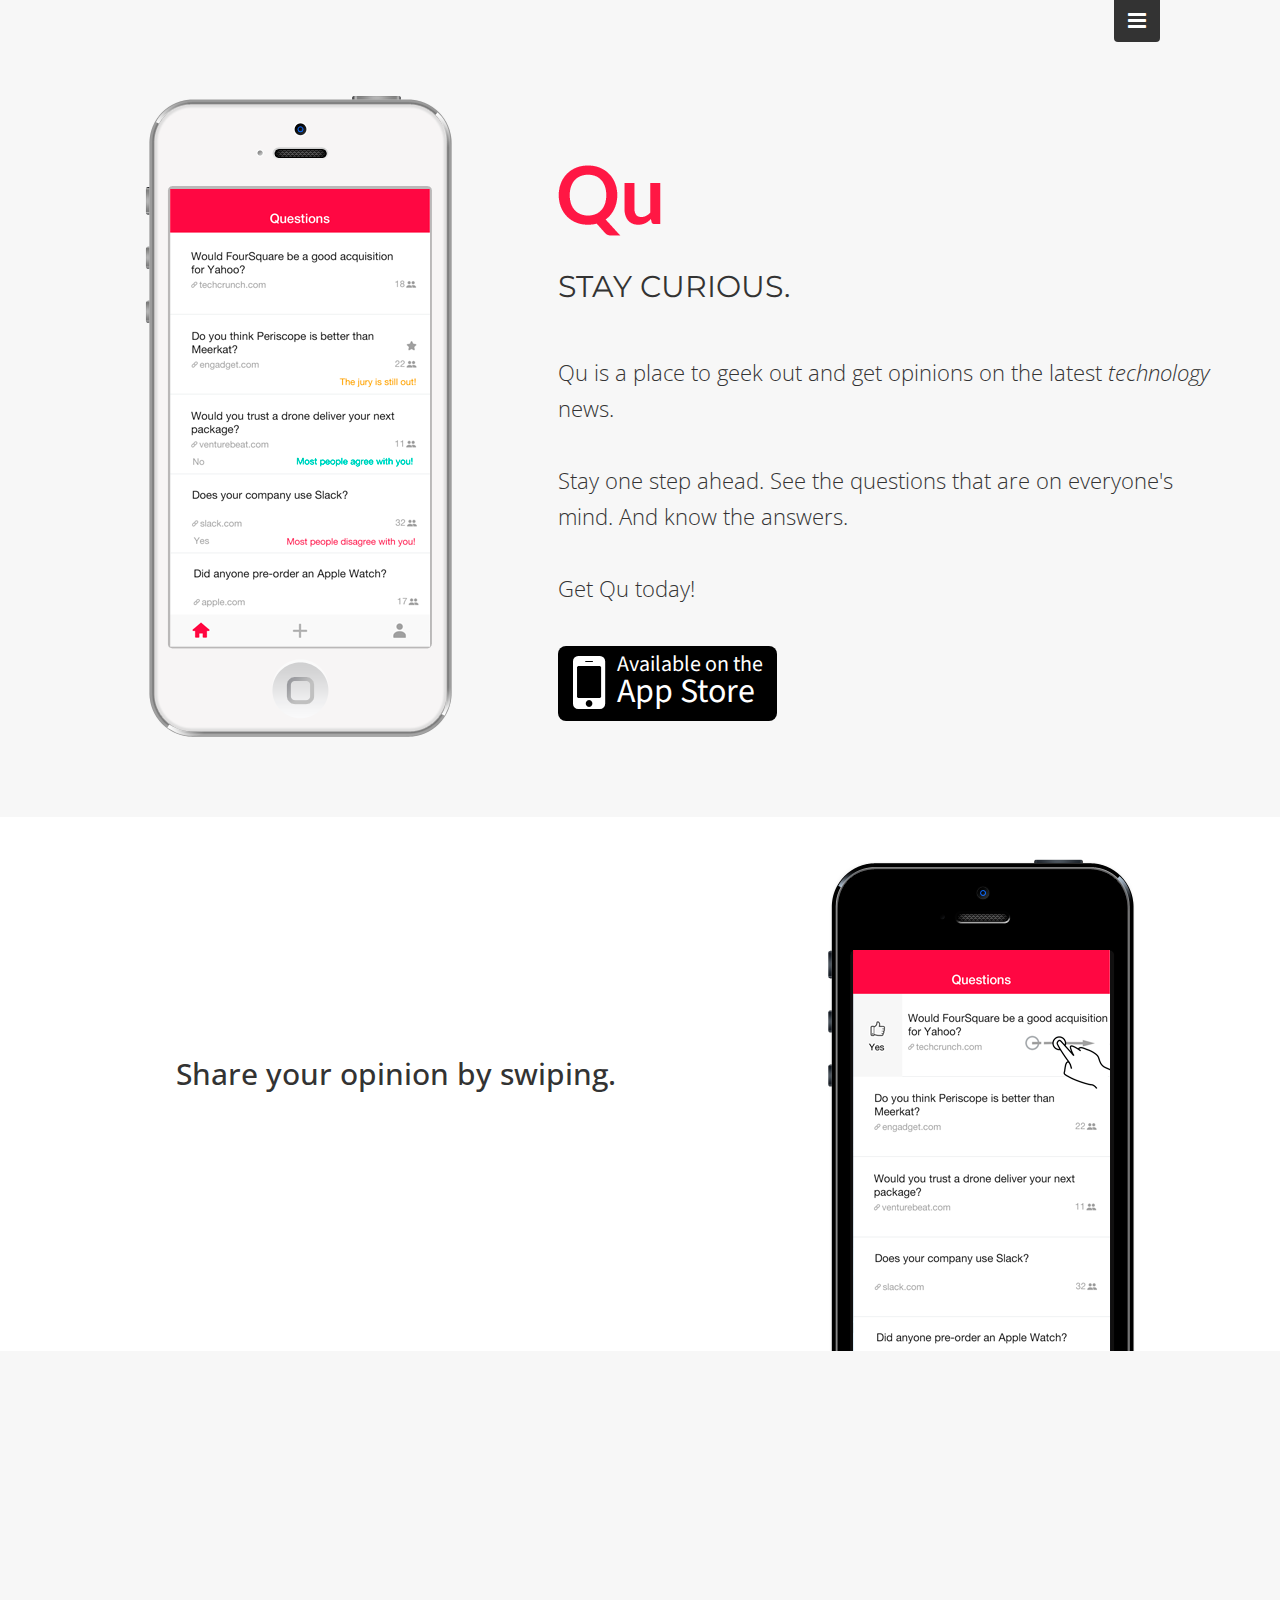
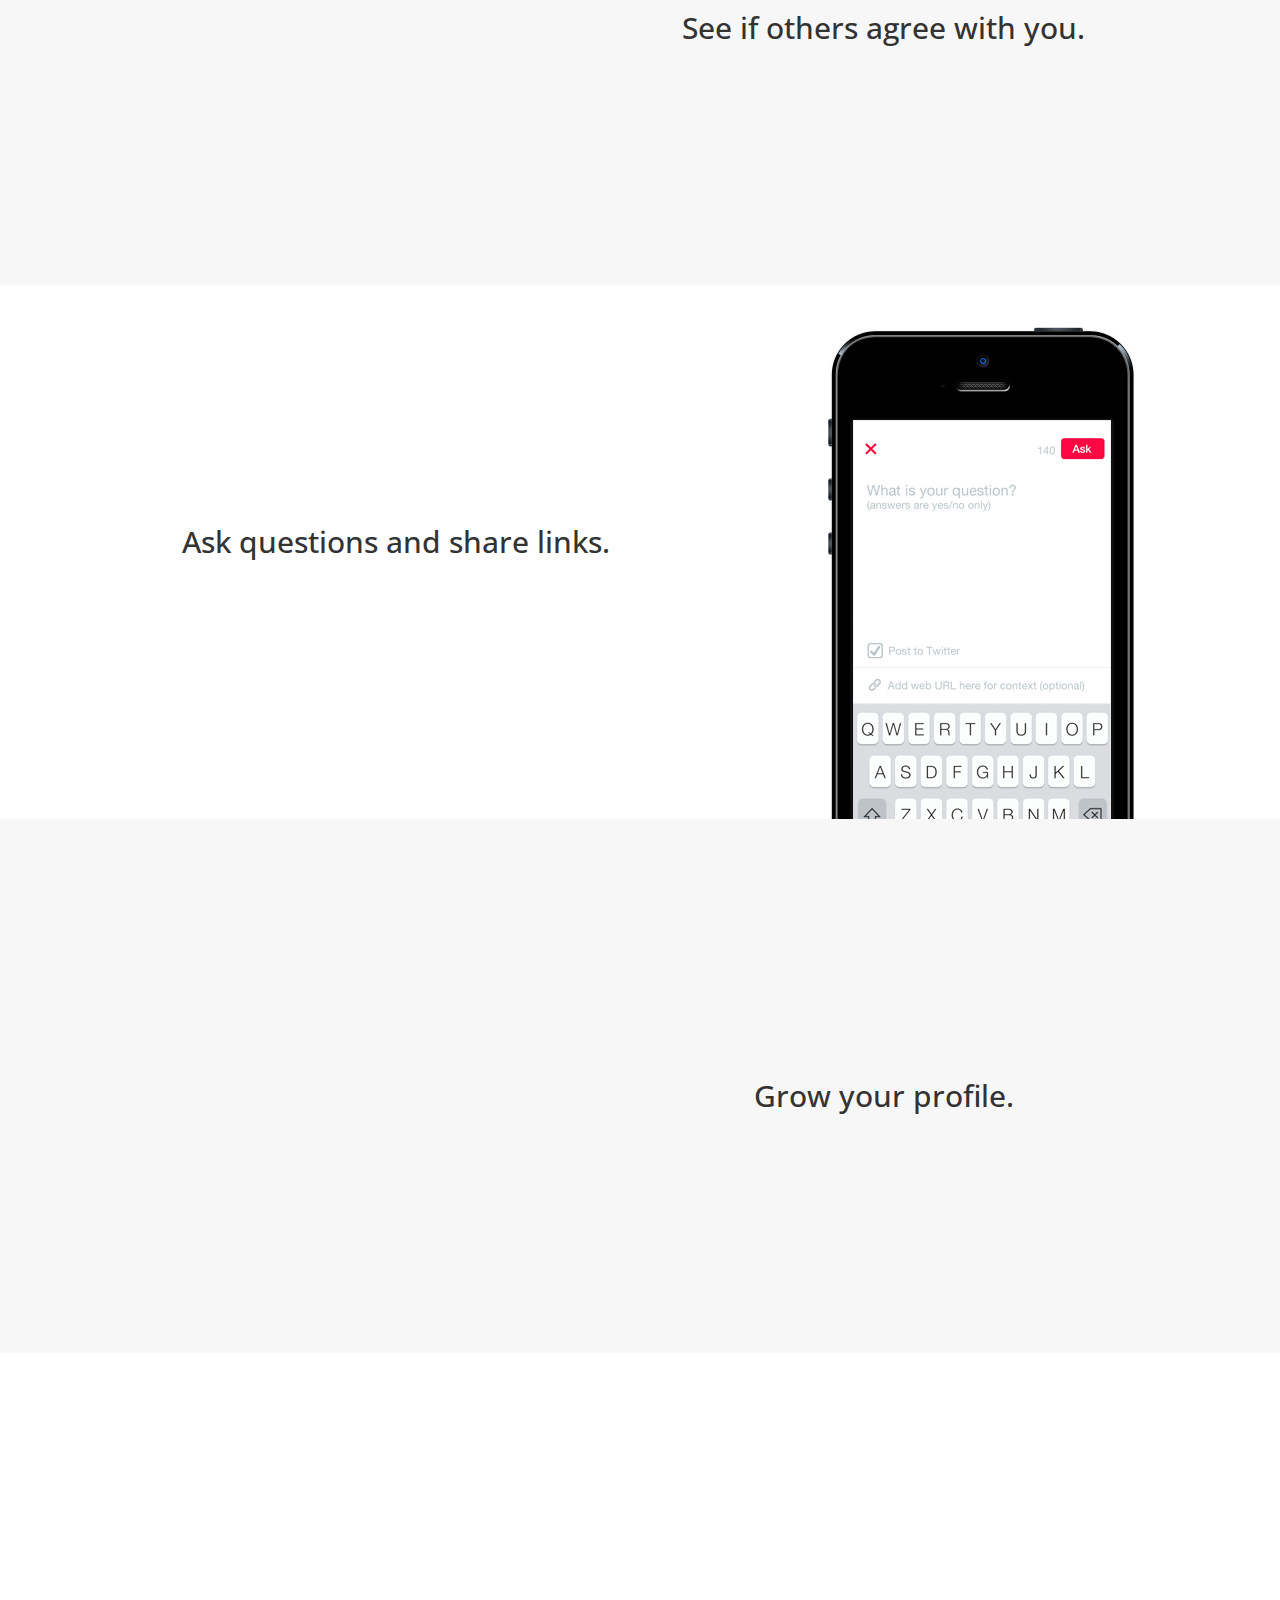
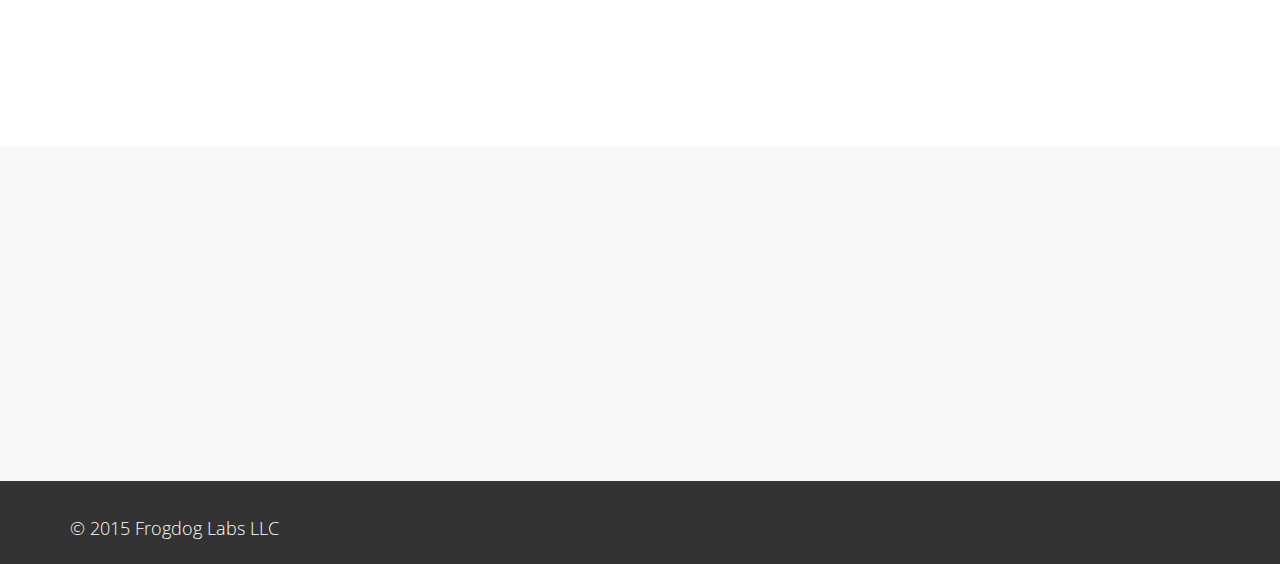
==== commit e9a0d040: "changing copy" ====
--- a/index.html
+++ b/index.html
@@ -97,7 +97,7 @@
                         	</div>
                             <h1>stay curious.</h1>
                             <div class="description">
-                            	Qu is a place to geek out and get opinions on the latest <i>technology</i> news.<br><br>Discover what everyone thinks about the hottest topics of the day.
+                            	Qu is a place to geek out and get opinions on the latest <i>technology</i> news.<br><br>Stay one step ahead. See the questions that are on everyone's mind. And know the answers. 
                                 <br><br>
                                 Get Qu today!
                             </div>
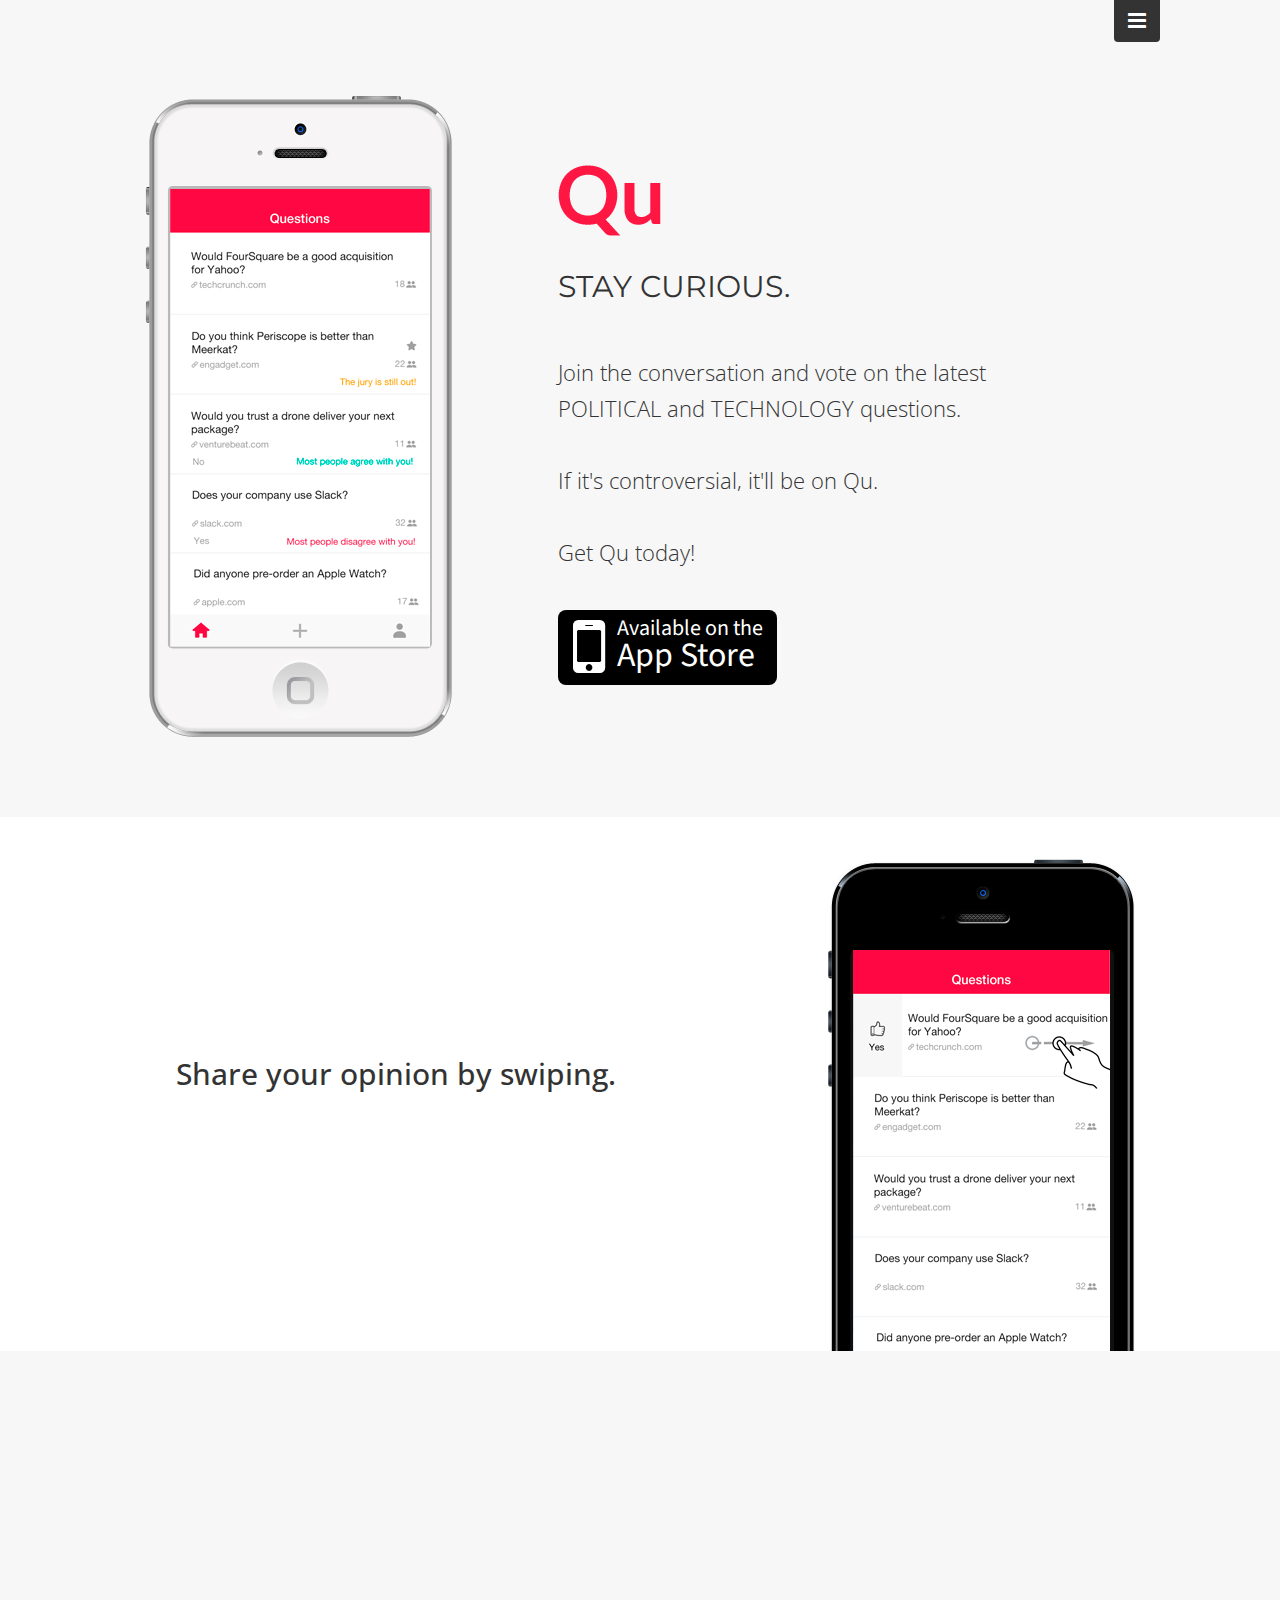
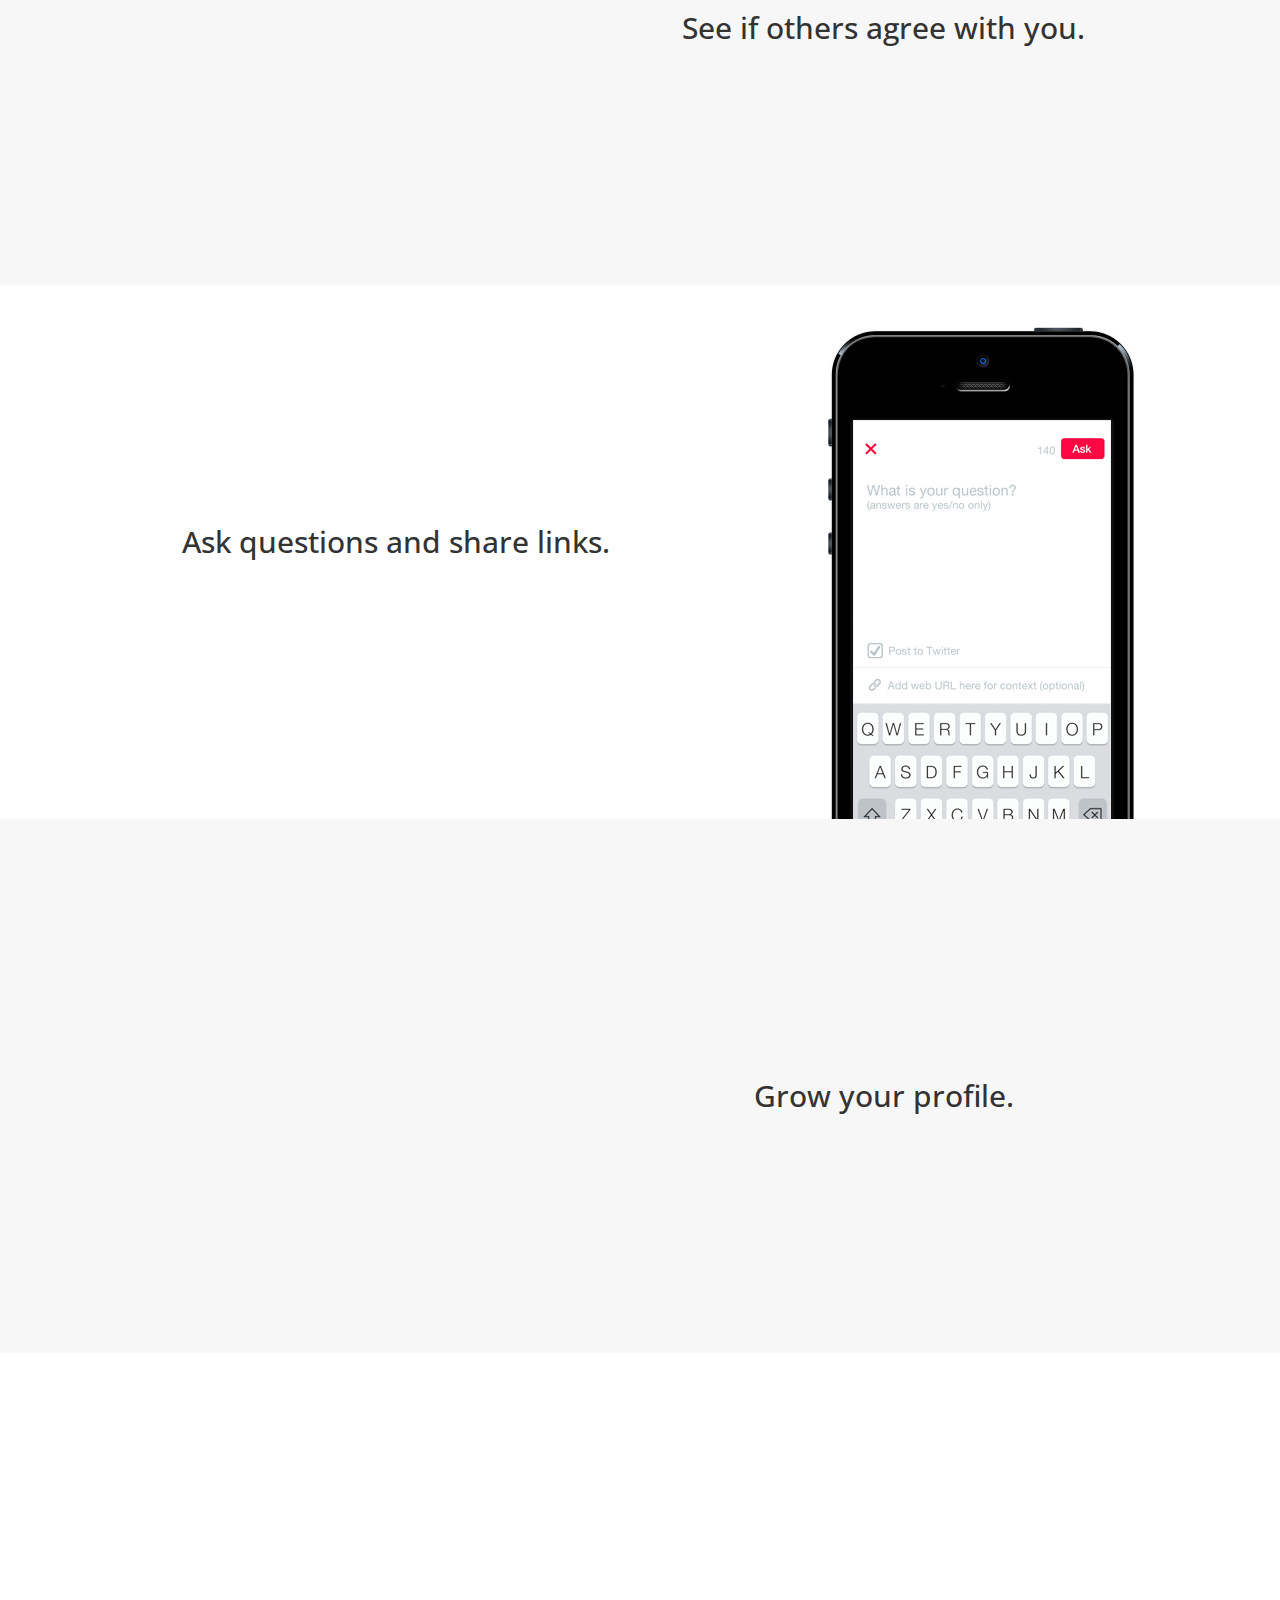
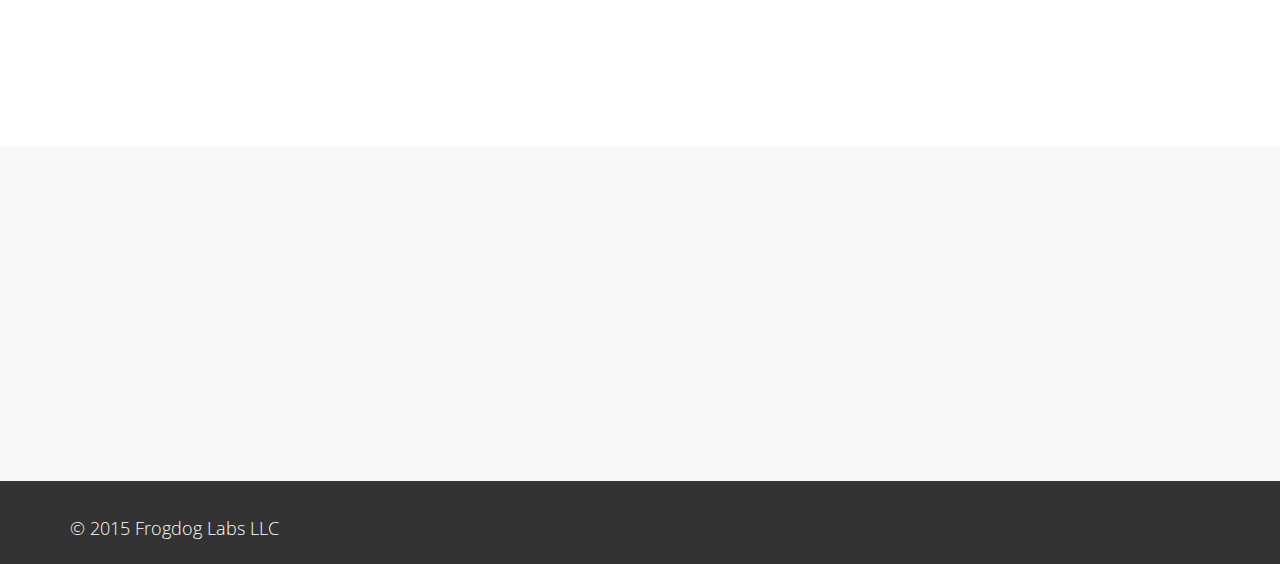
==== commit 3619c5c6: "adding politics description" ====
--- a/index.html
+++ b/index.html
@@ -63,6 +63,19 @@
 
     <!-- end Indicative-->
 
+    <!-- start Google Analytics-->
+<script>
+  (function(i,s,o,g,r,a,m){i['GoogleAnalyticsObject']=r;i[r]=i[r]||function(){
+  (i[r].q=i[r].q||[]).push(arguments)},i[r].l=1*new Date();a=s.createElement(o),
+  m=s.getElementsByTagName(o)[0];a.async=1;a.src=g;m.parentNode.insertBefore(a,m)
+  })(window,document,'script','//www.google-analytics.com/analytics.js','ga');
+
+  ga('create', 'UA-64408140-1', 'auto');
+  ga('send', 'pageview');
+
+</script>
+
+    <!-- end Google Analytics-->
 
     </head>
 
@@ -97,7 +110,7 @@
                         	</div>
                             <h1>stay curious.</h1>
                             <div class="description">
-                            	Qu is a place to geek out and get opinions on the latest <i>technology</i> news.<br><br>Stay one step ahead. See the questions that are on everyone's mind. And know the answers. 
+                            	Join the conversation and vote on the latest<br>POLITICAL and TECHNOLOGY questions.<br><br>If it's controversial, it'll be on Qu.
                                 <br><br>
                                 Get Qu today!
                             </div>
@@ -226,6 +239,15 @@
                             <div class="single-faq-text">
                                 <p>
                                     We don't have a specific release date for Android yet, but will let you know as soon as we do. Follow <a href="https://twitter.com/justaskqu" target="_blank" >@justaskqu</a> for updates.
+                                </p>
+                            </div>
+                        </div>
+                        <div class="single-faq">
+                            <h3>How do I ask a question to the Politics feed?</h3>
+                            <span onclick="Indicative.buildEvent('FAQs', {'Question':'SharePeeks'});"><i class="fa fa-plus"></i></span>
+                            <div class="single-faq-text">
+                                <p>
+                                    At the top of the app, toggle to the Politics feed first, then press "+" to ask a question.</a>
                                 </p>
                             </div>
                         </div>
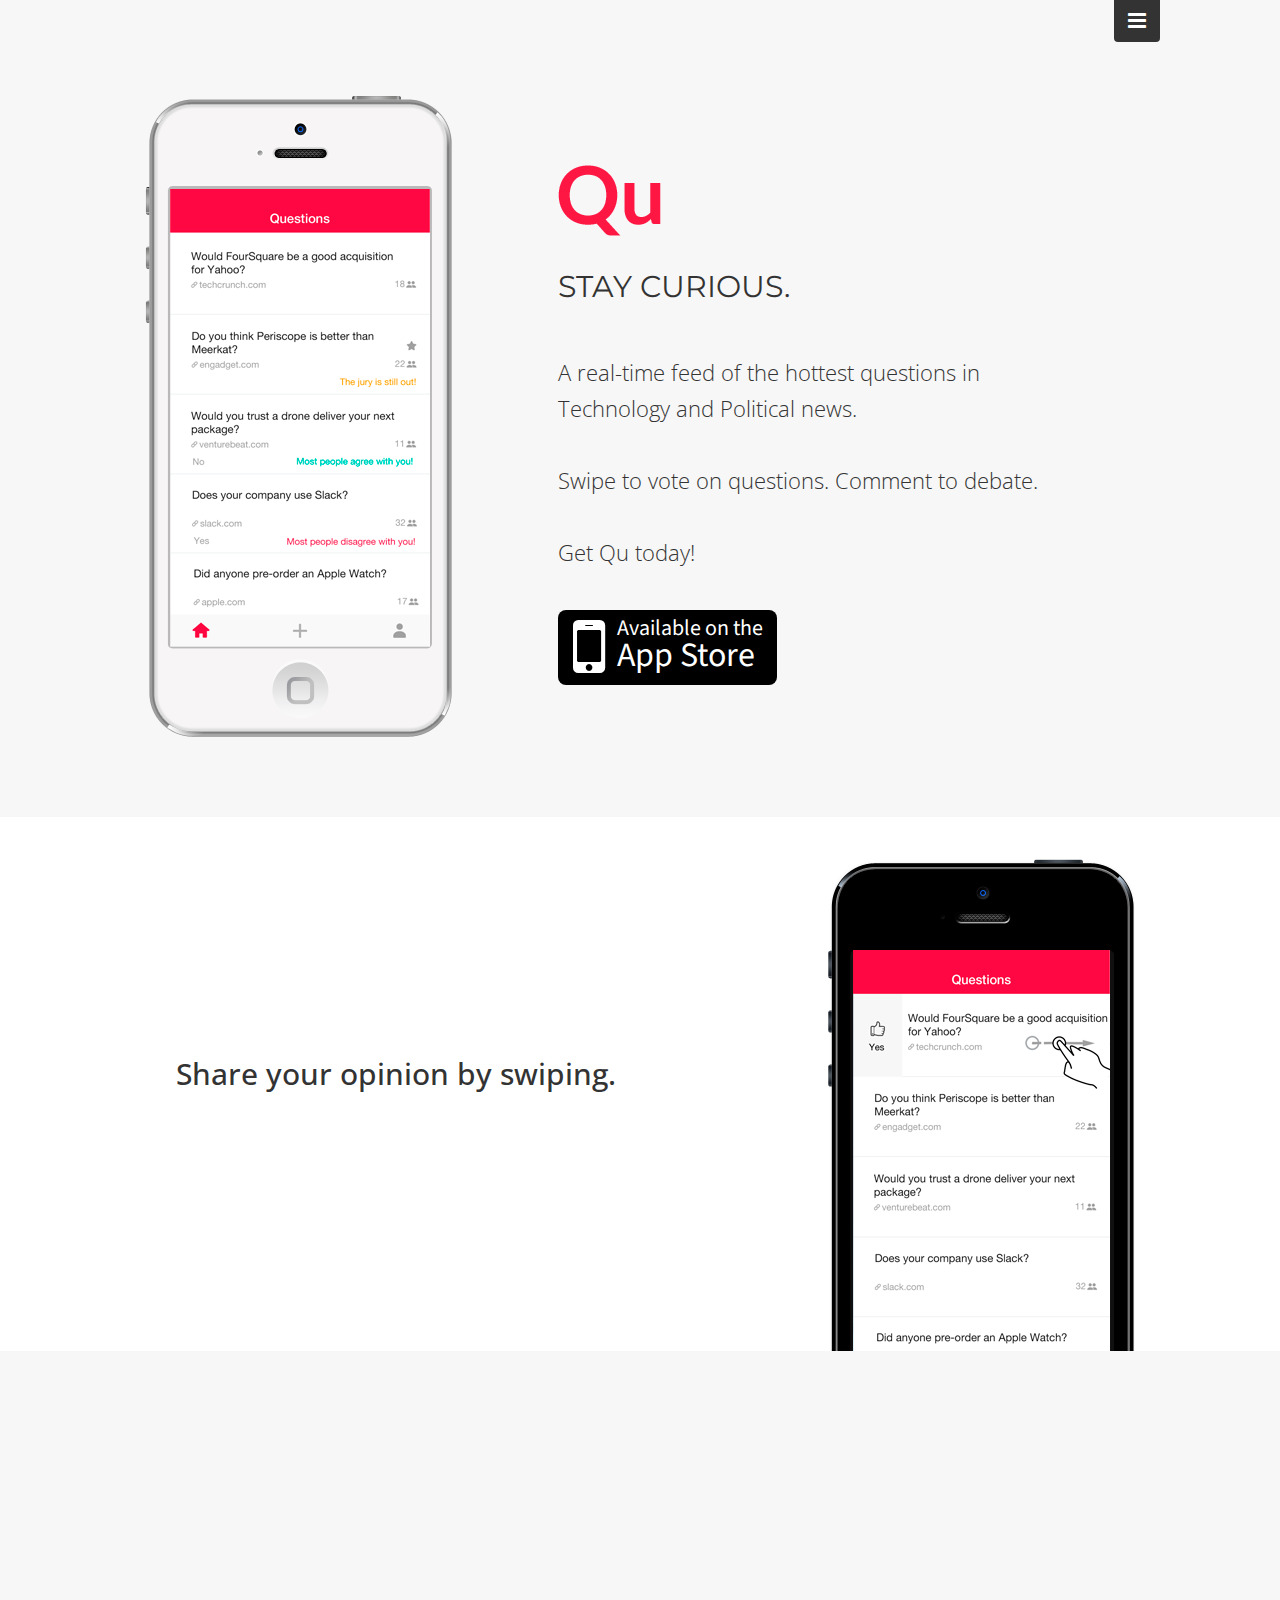
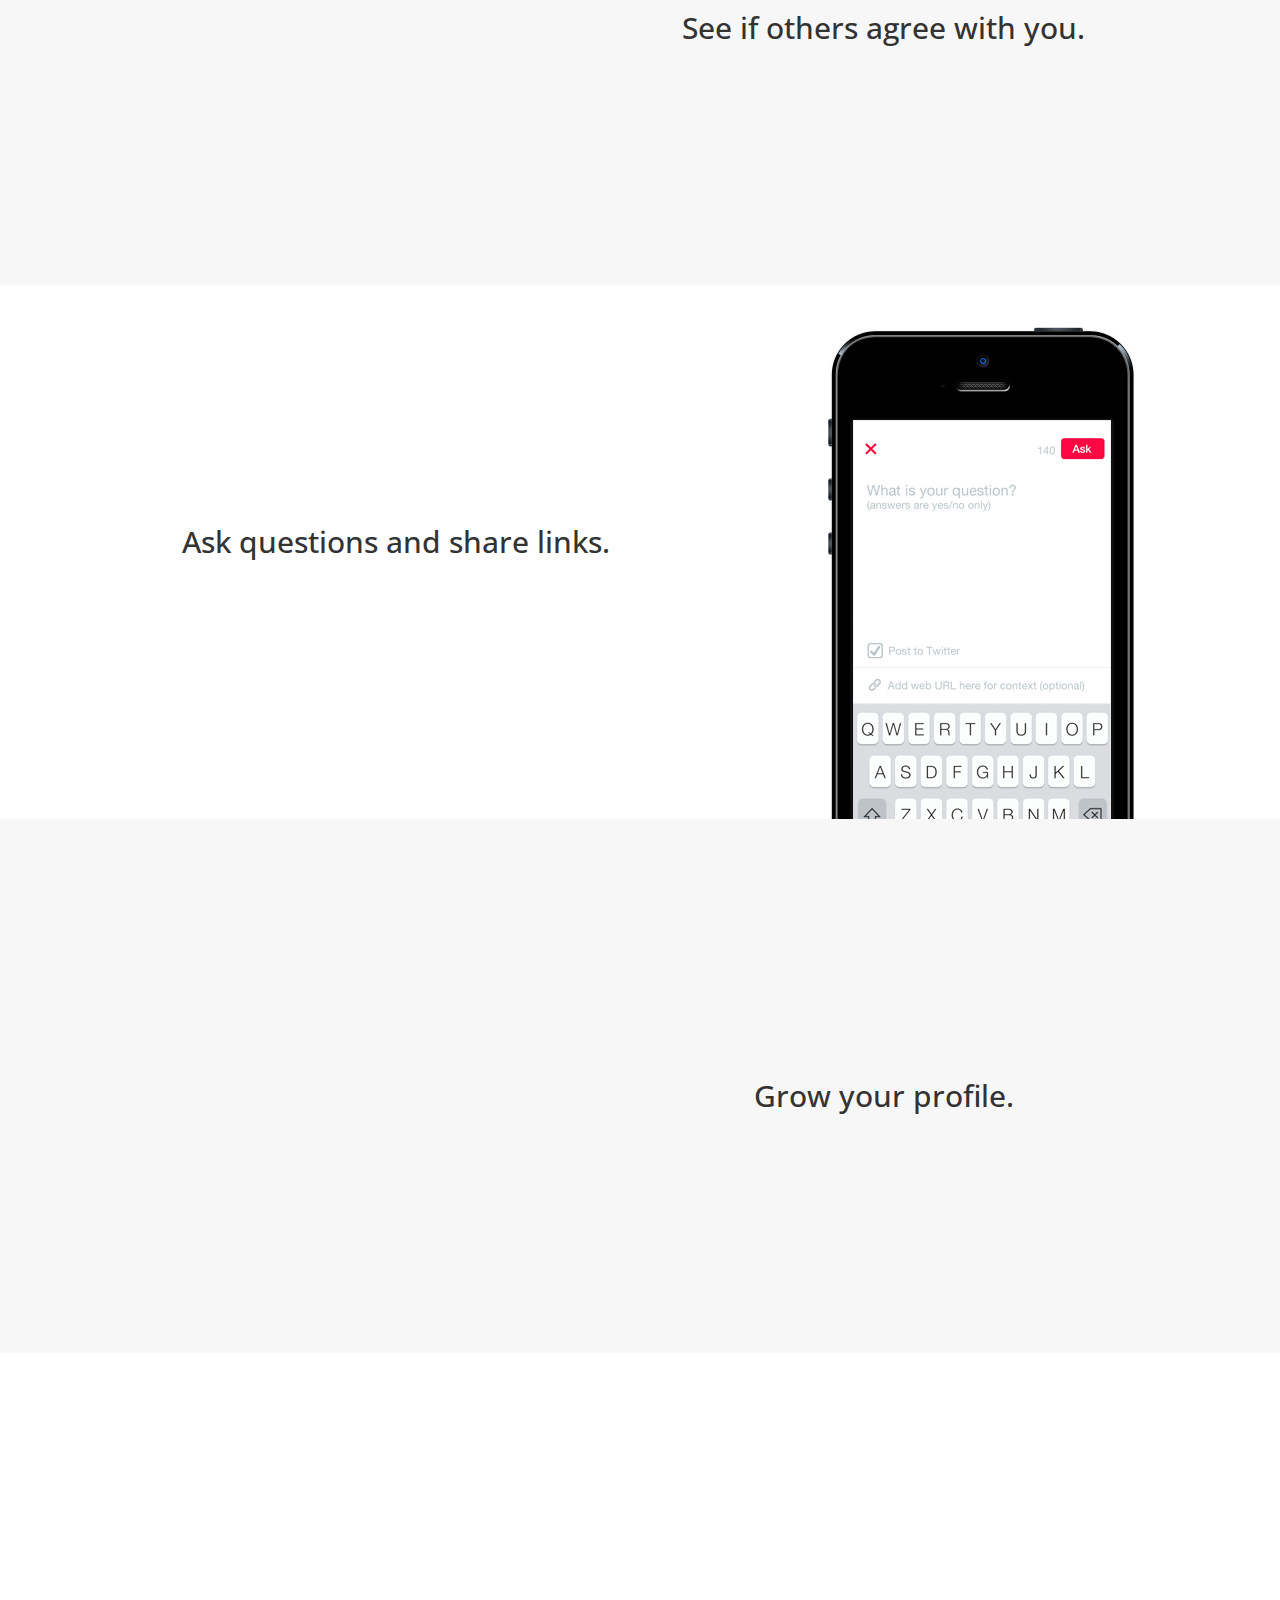
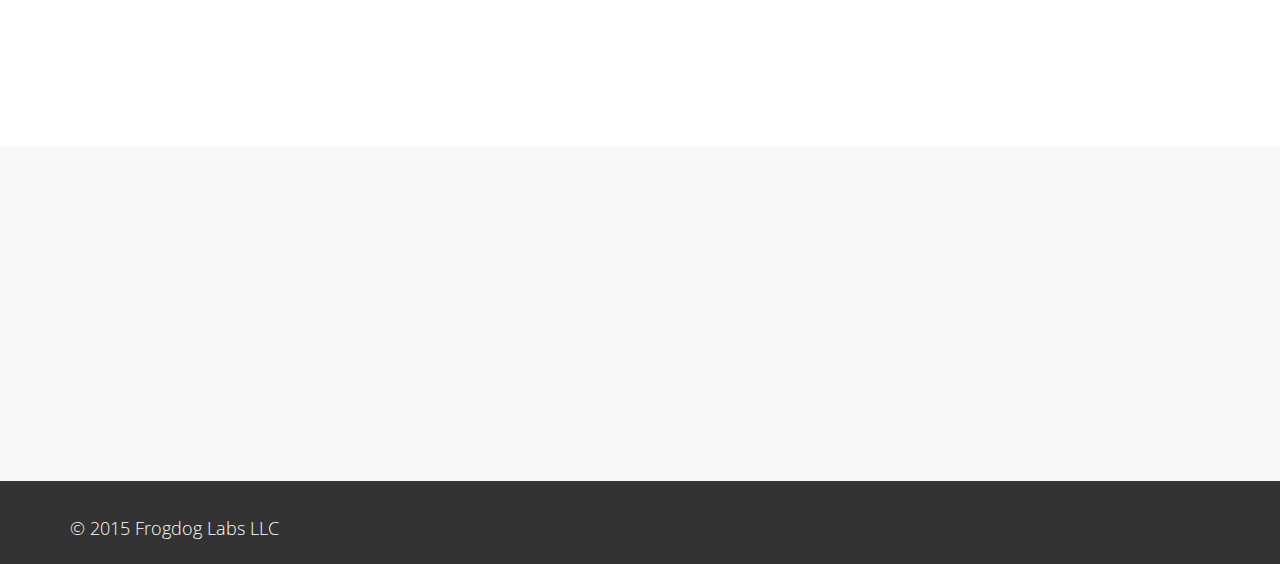
==== commit 8d92eb48: "changing landing page text" ====
--- a/index.html
+++ b/index.html
@@ -110,8 +110,7 @@
                         	</div>
                             <h1>stay curious.</h1>
                             <div class="description">
-                            	Join the conversation and vote on the latest<br>POLITICAL and TECHNOLOGY questions.<br><br>If it's controversial, it'll be on Qu.
-                                <br><br>
+                            	A real-time feed of the hottest questions in<br>Technology and Political news.<br><br>Swipe to vote on questions. Comment to debate.<br><br>
                                 Get Qu today!
                             </div>
                             <div class="top-button">
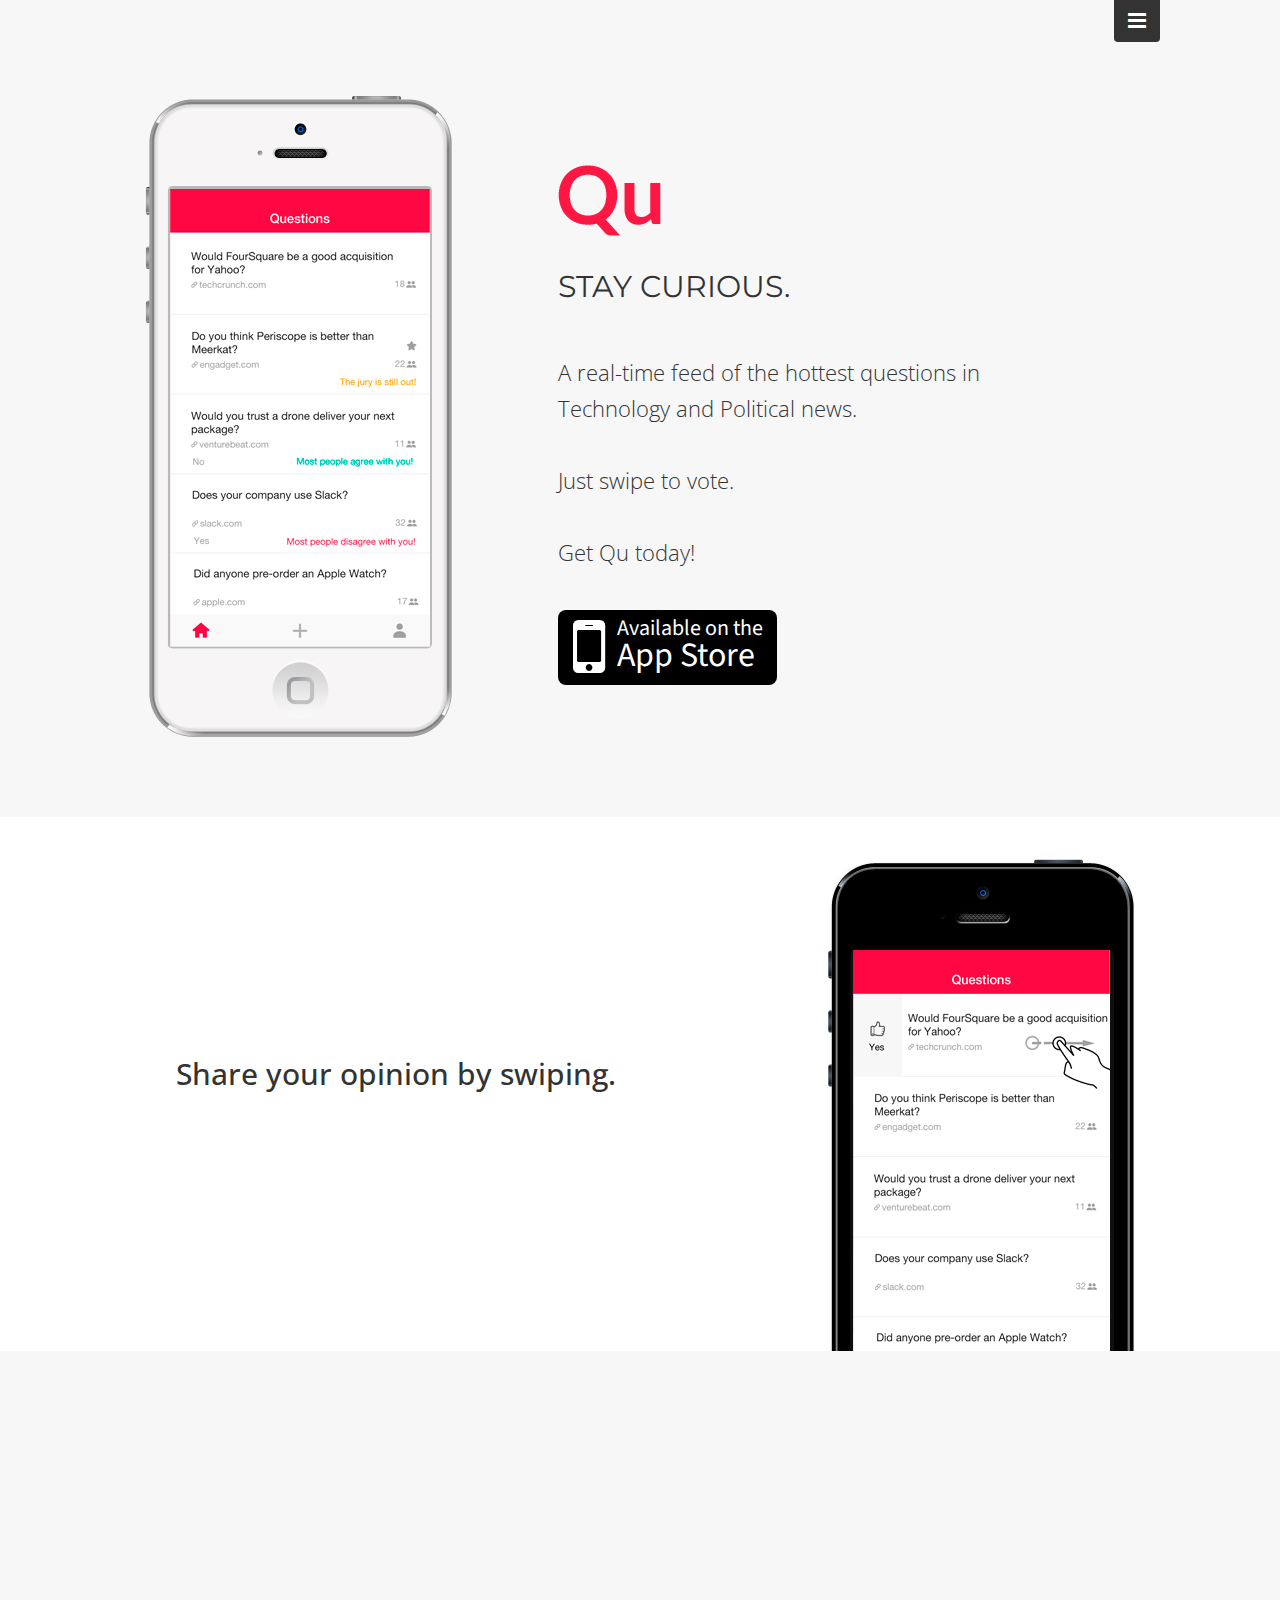
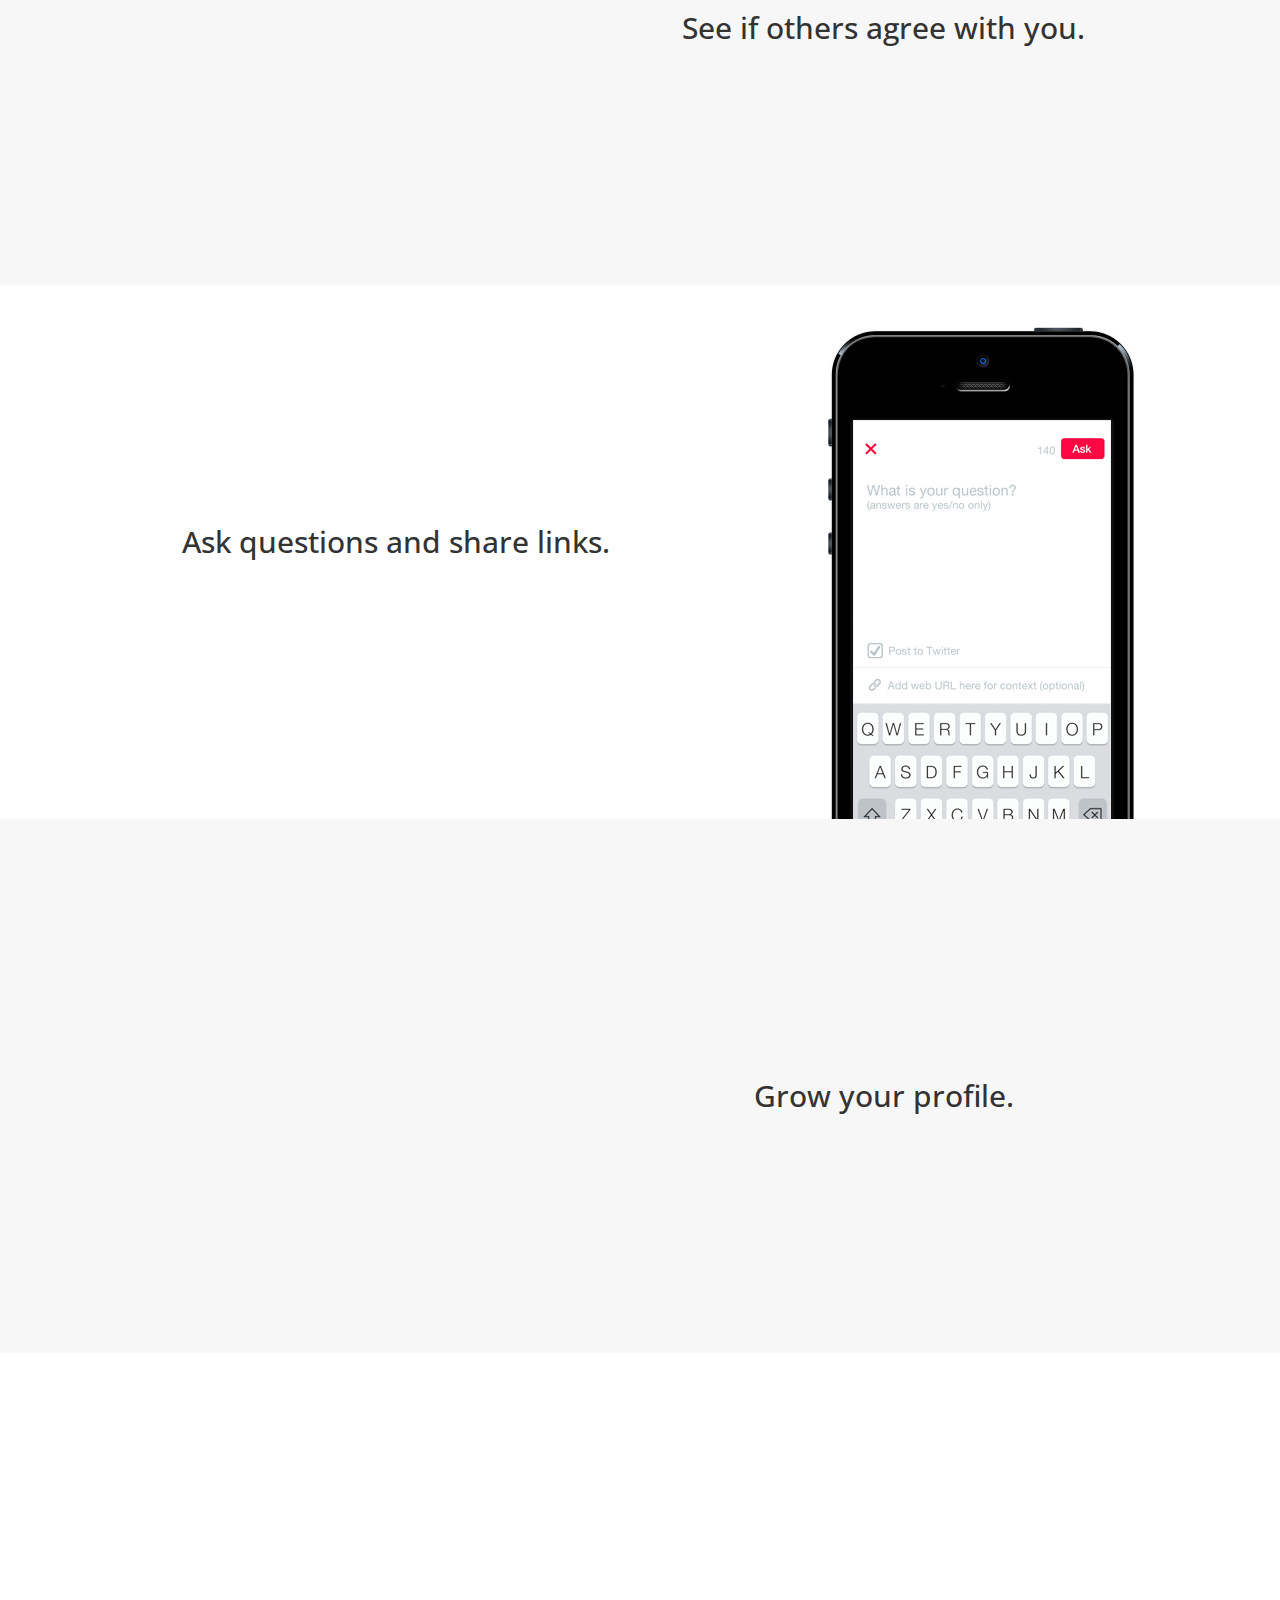
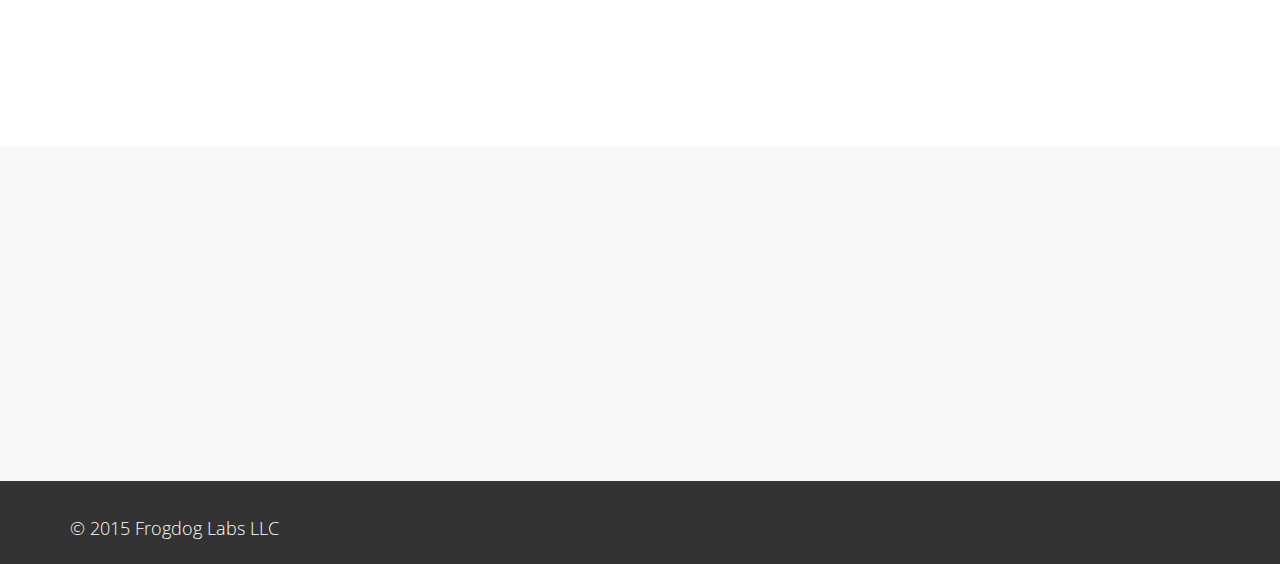
==== commit d39de3ee: "changing text" ====
--- a/index.html
+++ b/index.html
@@ -110,7 +110,7 @@
                         	</div>
                             <h1>stay curious.</h1>
                             <div class="description">
-                            	A real-time feed of the hottest questions in<br>Technology and Political news.<br><br>Swipe to vote on questions. Comment to debate.<br><br>
+                            	A real-time feed of the hottest questions in<br>Technology and Political news.<br><br>Just swipe to vote.<br><br>
                                 Get Qu today!
                             </div>
                             <div class="top-button">
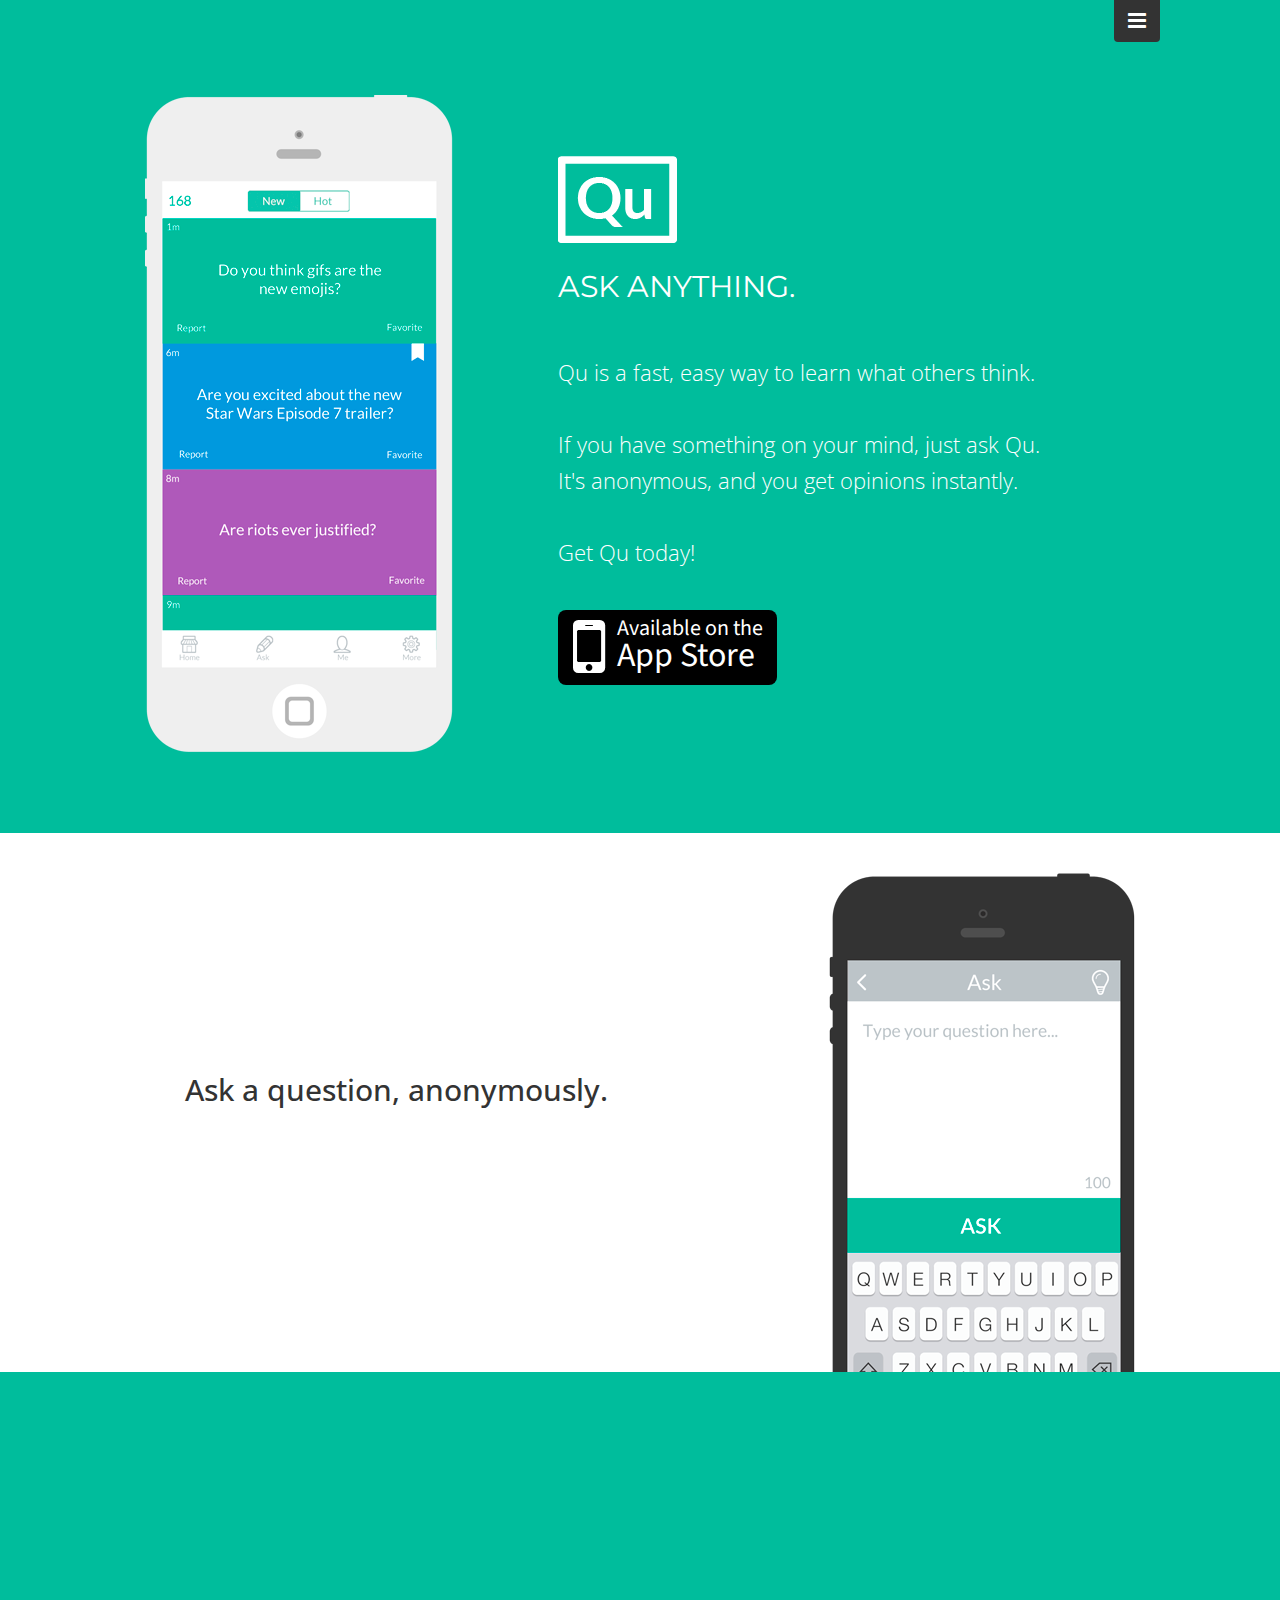
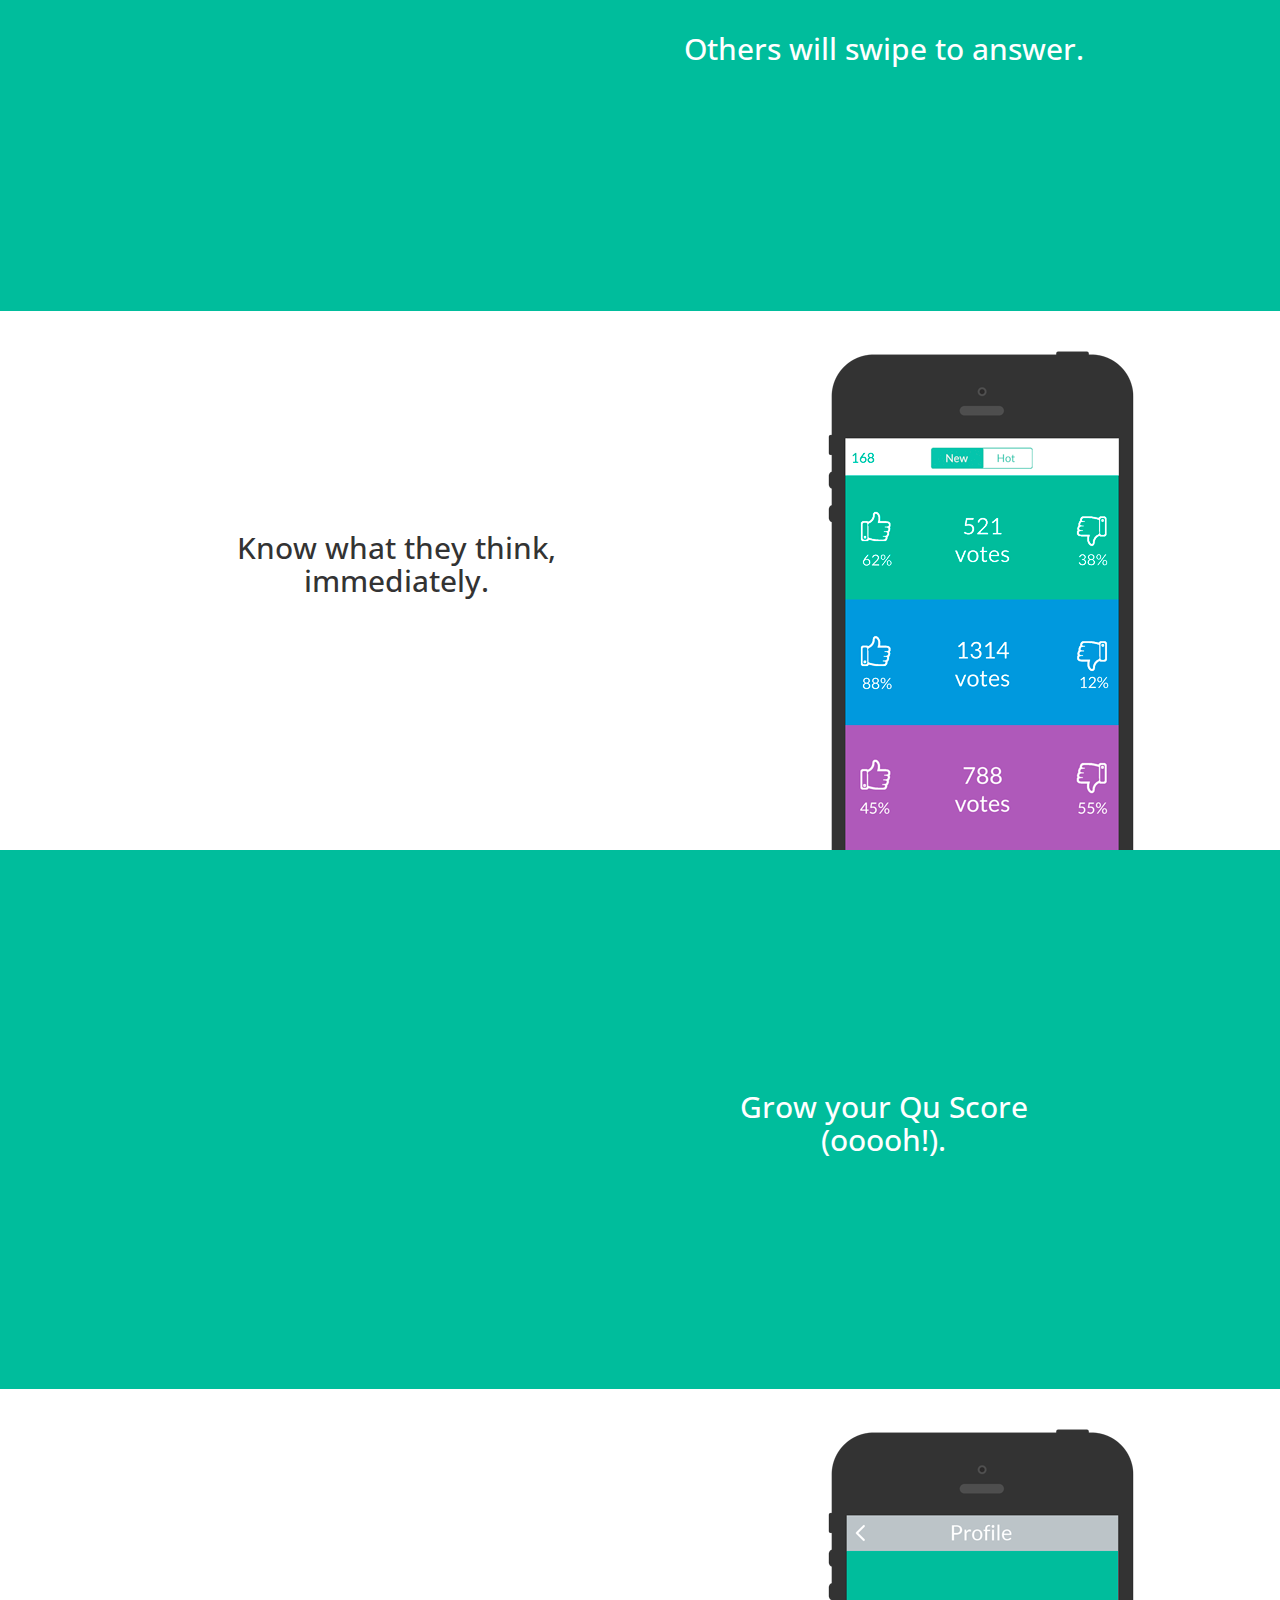
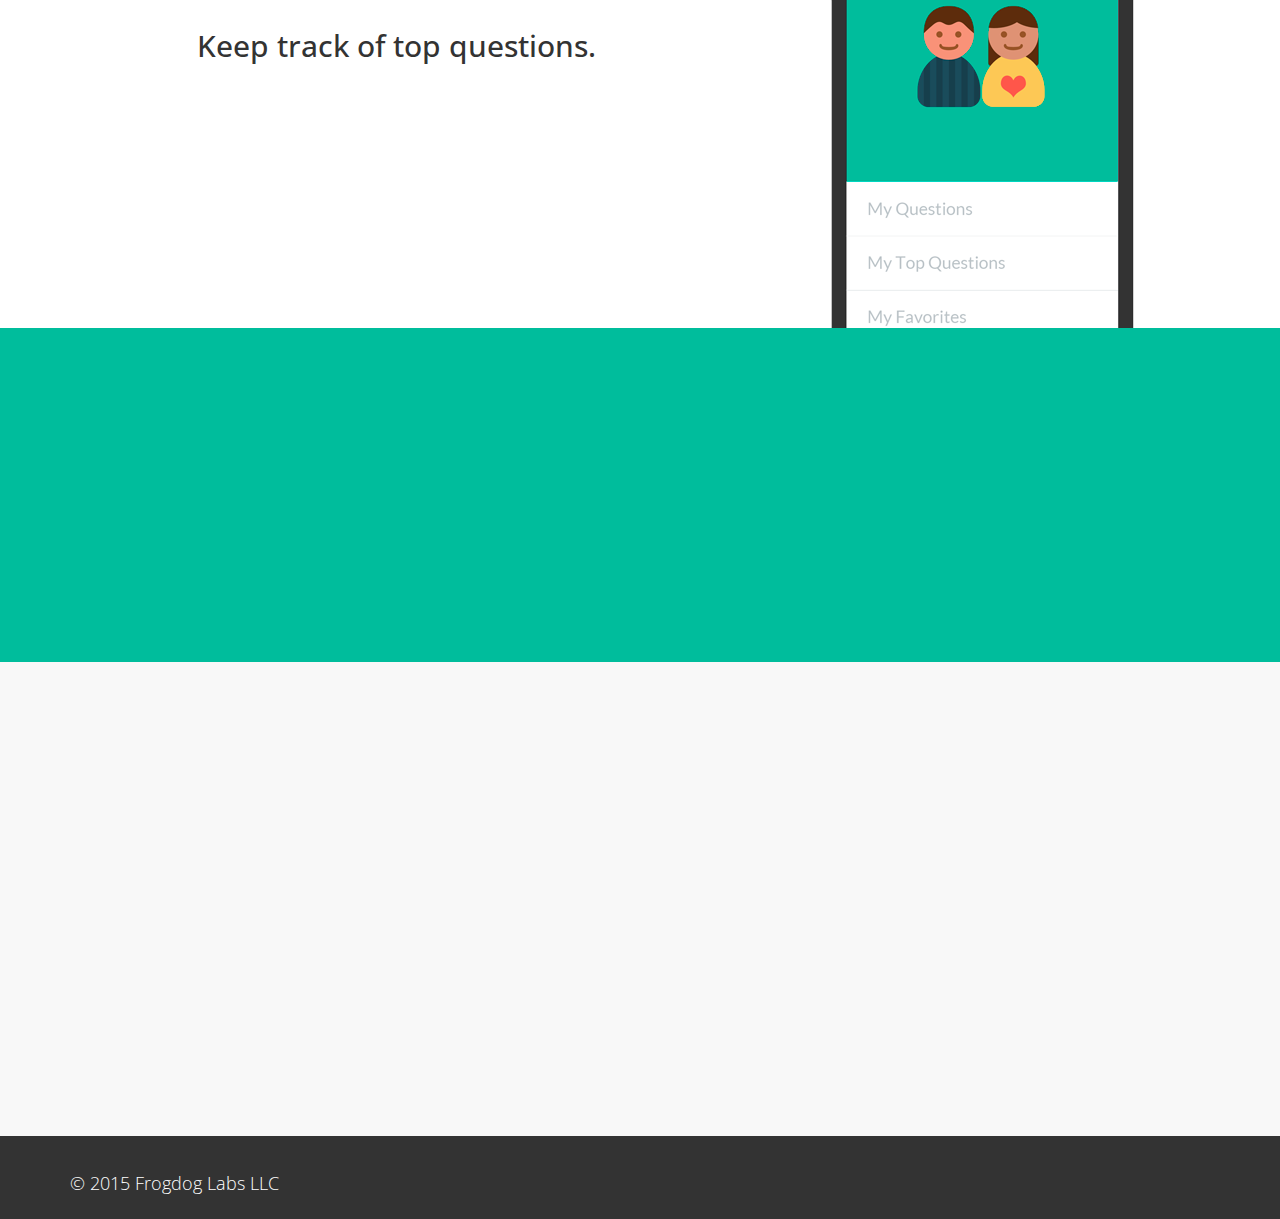
==== commit fff07404: "reverting back to greenQu" ====
--- a/index.html
+++ b/index.html
@@ -7,7 +7,7 @@
         <meta charset="utf-8">
         <meta http-equiv="X-UA-Compatible" content="IE=edge">
         <meta name="viewport" content="width=device-width, initial-scale=1">
-        <title>Stay Curious</title>
+        <title>Qu: Ask Anything</title>
 
         <!-- CSS -->
         <link rel="stylesheet" href="http://fonts.googleapis.com/css?family=Source+Sans+Pro:300,400,700,300italic,400italic,700italic">
@@ -63,19 +63,6 @@
 
     <!-- end Indicative-->
 
-    <!-- start Google Analytics-->
-<script>
-  (function(i,s,o,g,r,a,m){i['GoogleAnalyticsObject']=r;i[r]=i[r]||function(){
-  (i[r].q=i[r].q||[]).push(arguments)},i[r].l=1*new Date();a=s.createElement(o),
-  m=s.getElementsByTagName(o)[0];a.async=1;a.src=g;m.parentNode.insertBefore(a,m)
-  })(window,document,'script','//www.google-analytics.com/analytics.js','ga');
-
-  ga('create', 'UA-64408140-1', 'auto');
-  ga('send', 'pageview');
-
-</script>
-
-    <!-- end Google Analytics-->
 
     </head>
 
@@ -108,13 +95,14 @@
                         	<div class="logo">
                         		<a href="">Qu landing page</a>
                         	</div>
-                            <h1>stay curious.</h1>
+                            <h1>ask anything.</h1>
                             <div class="description">
-                            	A real-time feed of the hottest questions in<br>Technology and Political news.<br><br>Just swipe to vote.<br><br>
+                            	Qu is a fast, easy way to learn what others think.<br><br>If you have something on your mind, just ask Qu.<br>It's anonymous, and you get opinions instantly.
+                                <br><br>
                                 Get Qu today!
                             </div>
                             <div class="top-button">
-                            	<a class="button-1" href="https://itunes.apple.com/app/id982801612" onclick="Indicative.buildEvent('Download');">
+                            	<a class="button-1" href="https://itunes.apple.com/app/id949226081" onclick="Indicative.buildEvent('Download');">
                             		<span class="button-1-left"><i class="fa fa-mobile"></i></span>
                             		<span class="button-1-right">
                             			<span class="button-1-right-top">Available on the</span>
@@ -135,7 +123,7 @@
 	                <div class="col-sm-7 single-feature-img-description">
 	                    <p>
 	                    	<br><br><br><br><br><br><br><br><br><br><br>
-	                    	<h3>Share your opinion by swiping.</h3>
+	                    	<h3>Ask a question, anonymously.</h3>
 	                    </p>
 	                </div>
 	                <div class="col-sm-5 single-feature-img">
@@ -157,7 +145,7 @@
                     <div class="col-sm-7 single-feature-img">
                         <p>    
                             <br><br><br><br><br><br><br><br><br><br><br><br>
-                            <h3>See if others agree with you.</h3> 
+                            <h3>Others will swipe to answer.</h3> 
                             <br><br>
                         </p>
 	                </div>
@@ -171,8 +159,8 @@
 	            <div class="row">	               
 	                <div class="col-sm-7 single-feature-img-description">
 	                    <p>
-						<br><br><br><br><br><br><br><br><br><br><br>
-	                    	<h3>Ask questions and share links.</h3>
+						<br><br><br><br><br><br><br><br><br><br>
+	                    	<h3>Know what they think,<br>immediately.</h3>
 	                    </p>
 	                </div>
 	                <div class="col-sm-5 single-feature-img">
@@ -193,14 +181,54 @@
                     </div>
                     <div class="col-sm-7 single-feature-img">
                         <p>
-                        <br><br><br><br><br><br><br><br><br><br><br><br>
-                            <h3>Grow your profile.</h3> 
+                        <br><br><br><br><br><br><br><br><br><br><br>
+                            <h3>Grow your Qu Score<br>(ooooh!).</h3> 
                         <br><br>
                         </p>
 	                </div>
 	            </div>
 	        </div>
         </div>    
+
+<!-- Single feature -->
+        <div class="single-feature-container single-feature-no-bg">
+	        <div class="container">
+	            <div class="row">	               
+	                <div class="col-sm-7 single-feature-img-description">
+	                    <p>
+							<br><br><br><br><br><br><br><br><br><br><br>
+	                    	<h3>Keep track of top questions.</h3>
+	                    </p>
+	                </div>
+	                <div class="col-sm-5 single-feature-img">
+	                    <br><br>
+                        <img src="assets/img/iphone-6.png" alt="">
+	                </div>
+	            </div>
+	        </div>
+        </div>
+
+       <!-- Call to action -->
+        <div class="call-to-action-container section-container section-container-full-bg">
+	        <div class="container">
+	            <div class="row">
+	                <div class="col-sm-12 call-to-action section-description wow fadeIn">
+	                    <h2>Ask qu today!</h2>
+	                </div>
+	            </div>
+	            <div class="row">
+	            	<div class="col-sm-12 call-to-action-button wow fadeInUp">
+	                    <a class="button-1" href="https://itunes.apple.com/app/id949226081" onclick="Indicative.buildEvent('Download');">
+                            <span class="button-1-left"><i class="fa fa-mobile"></i></span>
+                         	<span class="button-1-right">
+                         		<span class="button-1-right-top">Available on the</span>
+                         		<span class="button-1-right-bottom">App Store</span>
+                         	</span>
+                        </a>
+	                </div>
+	            </div>
+	        </div>
+        </div>
        
 <!-- FAQ -->
         <div class="faq-container section-container">
@@ -217,36 +245,54 @@
                             <span onclick="Indicative.buildEvent('FAQs', {'Question':'PeekPicks'});"><i class="fa fa-plus"></i></span>
                             <div class="single-faq-text">
                                 <p>
-                                    To vote 'yes', swipe the question to the right.<br> To vote 'no', swipe the question to the left. 
+                                    To vote 'yes', touch the question and drag it toward the right of the screen.<br> To vote 'no', touch the question and drag it toward the left of the screen. 
+                                </p>
+                            </div>
+                        </div>
+                        <div class="single-faq">
+                            <h3>How do I grow my Qu Score?</h3>
+                            <span onclick="Indicative.buildEvent('FAQs', {'Question':'SharePeeks'});"><i class="fa fa-plus"></i></span>
+                            <div class="single-faq-text">
+                                <p>
+                                    You get points for voting on questions, asking questions and when someone votes on your question.
+                                </p>
+                            </div>
+                        </div>
+                        <div class="single-faq">
+                            <h3>What does a high Qu Score give me?</h3>
+                            <span onclick="Indicative.buildEvent('FAQs', {'Question':'SavePeeks'});"><i class="fa fa-plus"></i></span>
+                            <div class="single-faq-text">
+                                <p>
+                                    Prestige. 
+                                </p>
+                            </div>
+                        </div>
+                    </div>
+                    <div class="col-sm-6 faq-box wow fadeInUp">
+                        <div class="single-faq">
+                            <h3>Can I filter out NSFW questions?</h3>
+                            <span onclick="Indicative.buildEvent('FAQs', {'Question':'DeleteAccount'});"><i class="fa fa-plus"></i></span>
+                            <div class="single-faq-text">
+                                <p>
+                                    Yes. In Settings, you can toggle Not Safe for Work (NSFW) questions on/off.
                                 </p>
                             </div>
                         </div>
                         <div class="single-faq">
                             <h3>I have a suggestion for Qu!</h3>
-                            <span onclick="Indicative.buildEvent('FAQs', {'Question':'SharePeeks'});"><i class="fa fa-plus"></i></span>
+                            <span onclick="Indicative.buildEvent('FAQs', {'Question':'ResetPassword'});"><i class="fa fa-plus"></i></span>
                             <div class="single-faq-text">
                                 <p>
                                     Great! We're building this app for you, so feel free to let us know how we can make it better <a href="mailto:feedback@askqu.co">feedback@askqu.co</a>
                                 </p>
                             </div>
                         </div>
-                    </div>
-                    <div class="col-sm-6 faq-box wow fadeInUp">
                         <div class="single-faq">
                             <h3>When is Qu coming to Android?</h3>
-                            <span onclick="Indicative.buildEvent('FAQs', {'Question':'DeleteAccount'});"><i class="fa fa-plus"></i></span>
-                            <div class="single-faq-text">
-                                <p>
-                                    We don't have a specific release date for Android yet, but will let you know as soon as we do. Follow <a href="https://twitter.com/justaskqu" target="_blank" >@justaskqu</a> for updates.
-                                </p>
-                            </div>
-                        </div>
-                        <div class="single-faq">
-                            <h3>How do I ask a question to the Politics feed?</h3>
-                            <span onclick="Indicative.buildEvent('FAQs', {'Question':'SharePeeks'});"><i class="fa fa-plus"></i></span>
-                            <div class="single-faq-text">
-                                <p>
-                                    At the top of the app, toggle to the Politics feed first, then press "+" to ask a question.</a>
+                            <span onclick="Indicative.buildEvent('FAQs', {'Question':'InappropriatePost'});"><i class="fa fa-plus"></i></span>
+                            <div class="single-faq-text">
+                                <p>
+                                    Android is high on our priority list. We don't have a specific release date yet, but will let you know as soon as we do. Follow <a href="https://twitter.com/justaskqu" target="_blank" >@justaskqu</a> for updates.
                                 </p>
                             </div>
                         </div>
@@ -255,27 +301,7 @@
             </div>
         </div>
 
-       <!-- Call to action -->
-        <div class="call-to-action-container section-container section-container-full-bg">
-            <div class="container">
-                <div class="row">
-                    <div class="col-sm-12 call-to-action section-description wow fadeIn">
-                        <h2> Stay curious.</h2>
-                    </div>
-                </div>
-                <div class="row">
-                    <div class="col-sm-12 call-to-action-button wow fadeInUp">
-                        <a class="button-1" href="https://itunes.apple.com/app/id982801612" onclick="Indicative.buildEvent('Download');">
-                            <span class="button-1-left"><i class="fa fa-mobile"></i></span>
-                            <span class="button-1-right">
-                                <span class="button-1-right-top">Available on the</span>
-                                <span class="button-1-right-bottom">App Store</span>
-                            </span>
-                        </a>
-                    </div>
-                </div>
-            </div>
-        </div>
+
 
         <!-- Footer -->
         <footer>
--- a/assets/css/style.css
+++ b/assets/css/style.css
@@ -9,7 +9,7 @@
 strong { font-weight: 700; }
 
 a, a:hover, a:focus {
-	color: #FF1744;
+	color: #1abc9c;
 	text-decoration: none;
     -o-transition: all .3s;
     -moz-transition: all .3s;
@@ -29,8 +29,8 @@
 
 img { max-width: 100%; }
 
-::-moz-selection { background: #FF1744; color: #fff; text-shadow: none; }
-::selection { background: #FF1744; color: #fff; text-shadow: none; }
+::-moz-selection { background: #42bfc2; color: #fff; text-shadow: none; }
+::selection { background: #42bfc2; color: #fff; text-shadow: none; }
 
 
 /***** General style, all sections *****/
@@ -38,12 +38,12 @@
 .section-container {
     margin: 0 auto;
     padding-bottom: 60px;
-    background: #ffffff;
-    color: #333;
+    background: #f8f8f8;
+    color: #888;
 }
 
 .section-container-full-bg {
-	color: #333;
+	color: #fff;
 }
 
 .section-description {
@@ -54,7 +54,7 @@
 .section-description h2 {
 	color: #333;
 }
-.section-container-full-bg .section-description h2 { color: #333; }
+.section-container-full-bg .section-description h2 { color: #fff; }
 
 .section-description p {
     margin-top: 30px;
@@ -95,8 +95,8 @@
 	padding: 10px 0;
 	color: #fff;
 }
-nav a:hover { color: #FF1744; }
-nav a:focus { color: #FF1744; }
+nav a:hover { color: #1abc9c; }
+nav a:focus { color: #1abc9c; }
 
 .show-menu, .hide-menu {
 	position: absolute;
@@ -128,7 +128,7 @@
 .top-content {
     margin: 0 auto;
     text-align: left;
-    color: #333;
+    color: #fff;
 }
 
 .inner-bg {
@@ -256,8 +256,8 @@
 	min-height: 60px;
 	margin-bottom: 20px;
 	padding: 15px 25px;
-	background: #ffffff;
-	border-left: 1px solid #FF1744;
+	background: #f6f6f6;
+	border-left: 1px solid #42bfc2;
 	-moz-border-radius: 6px;
     -webkit-border-radius: 6px;
     border-radius: 6px;
